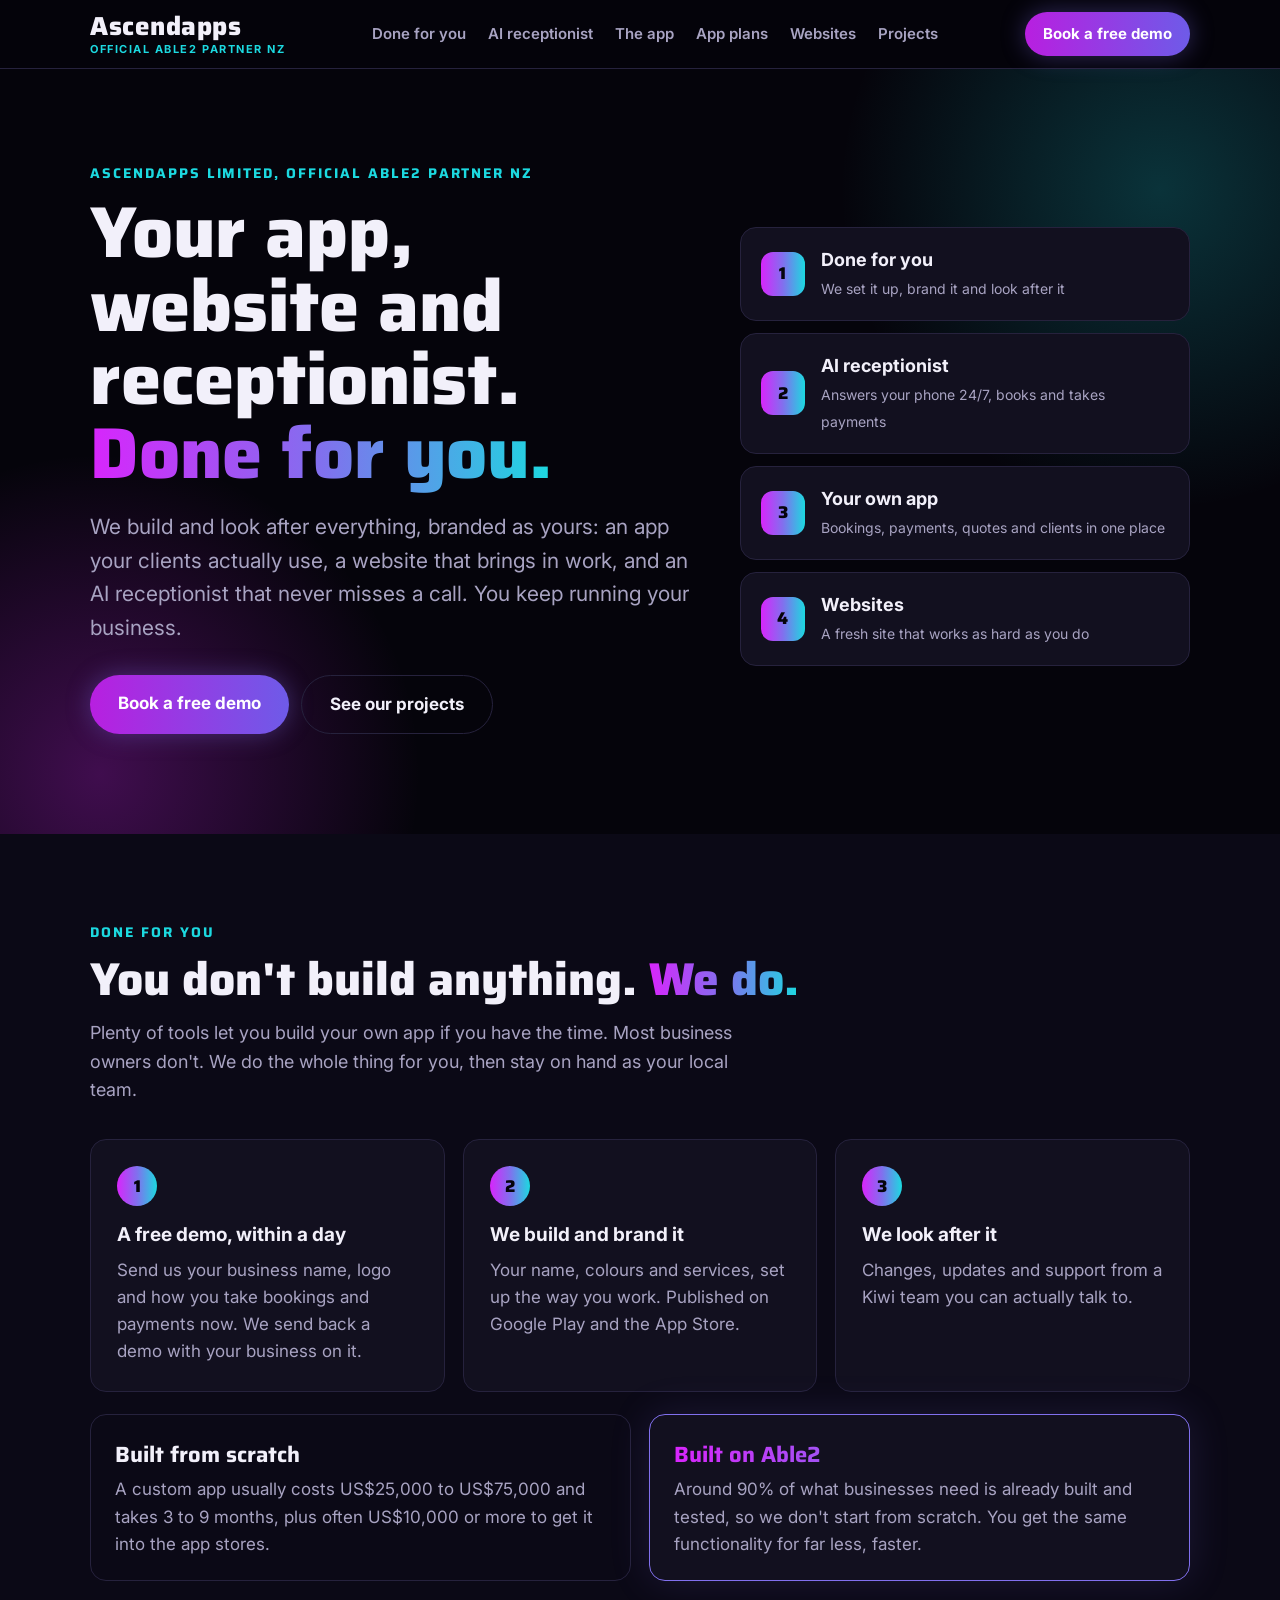
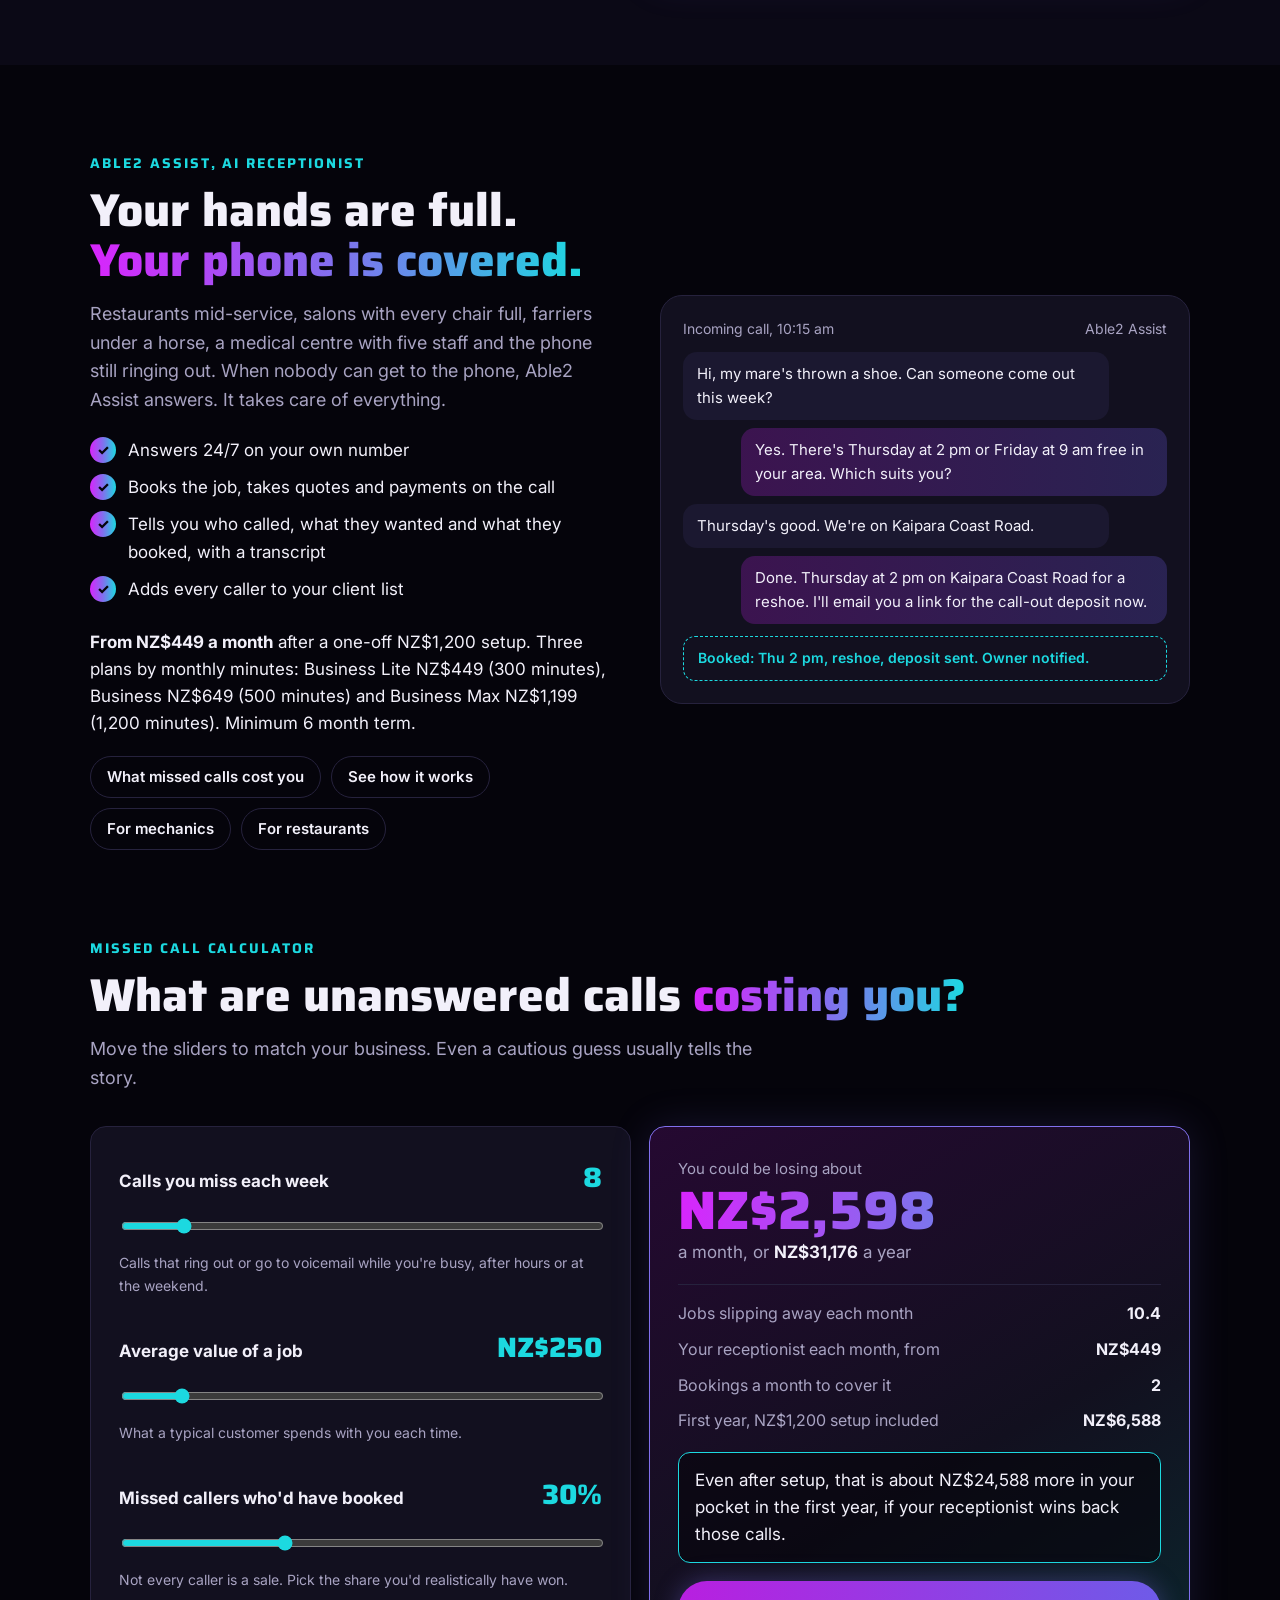
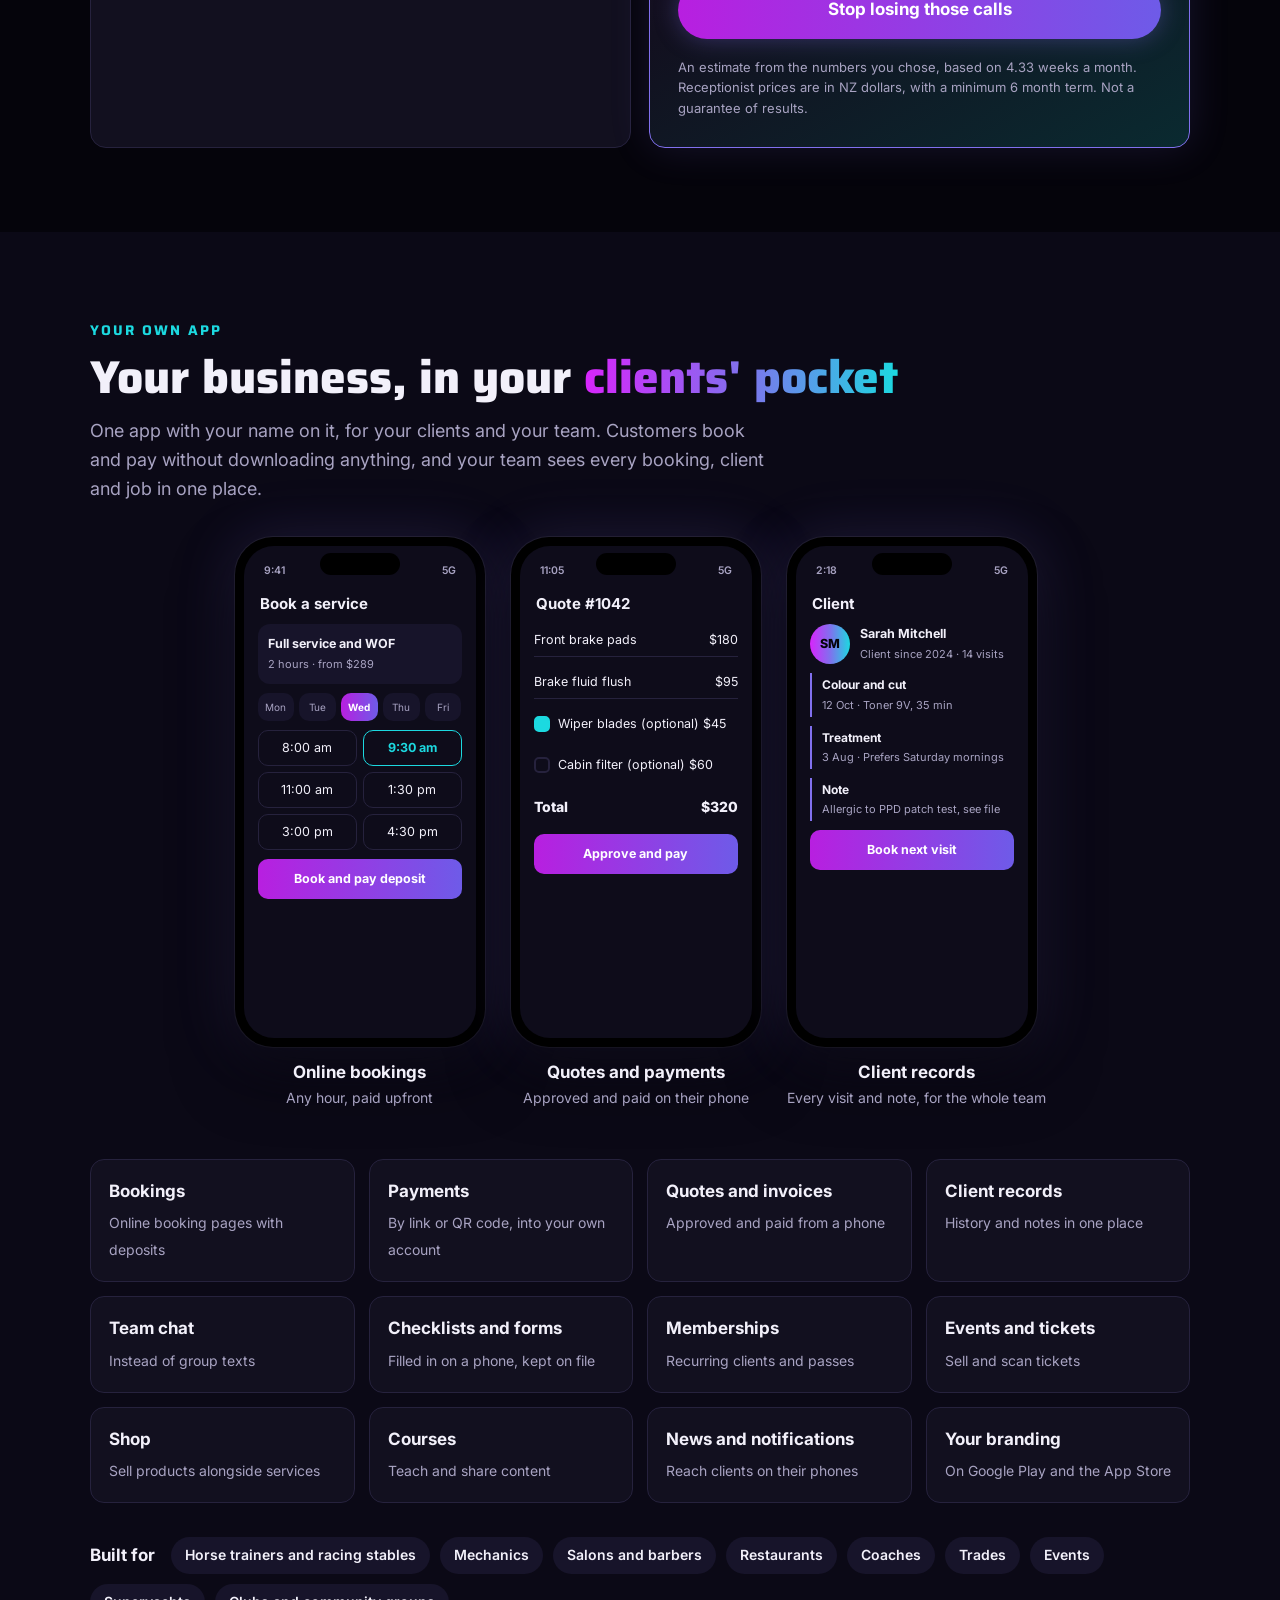
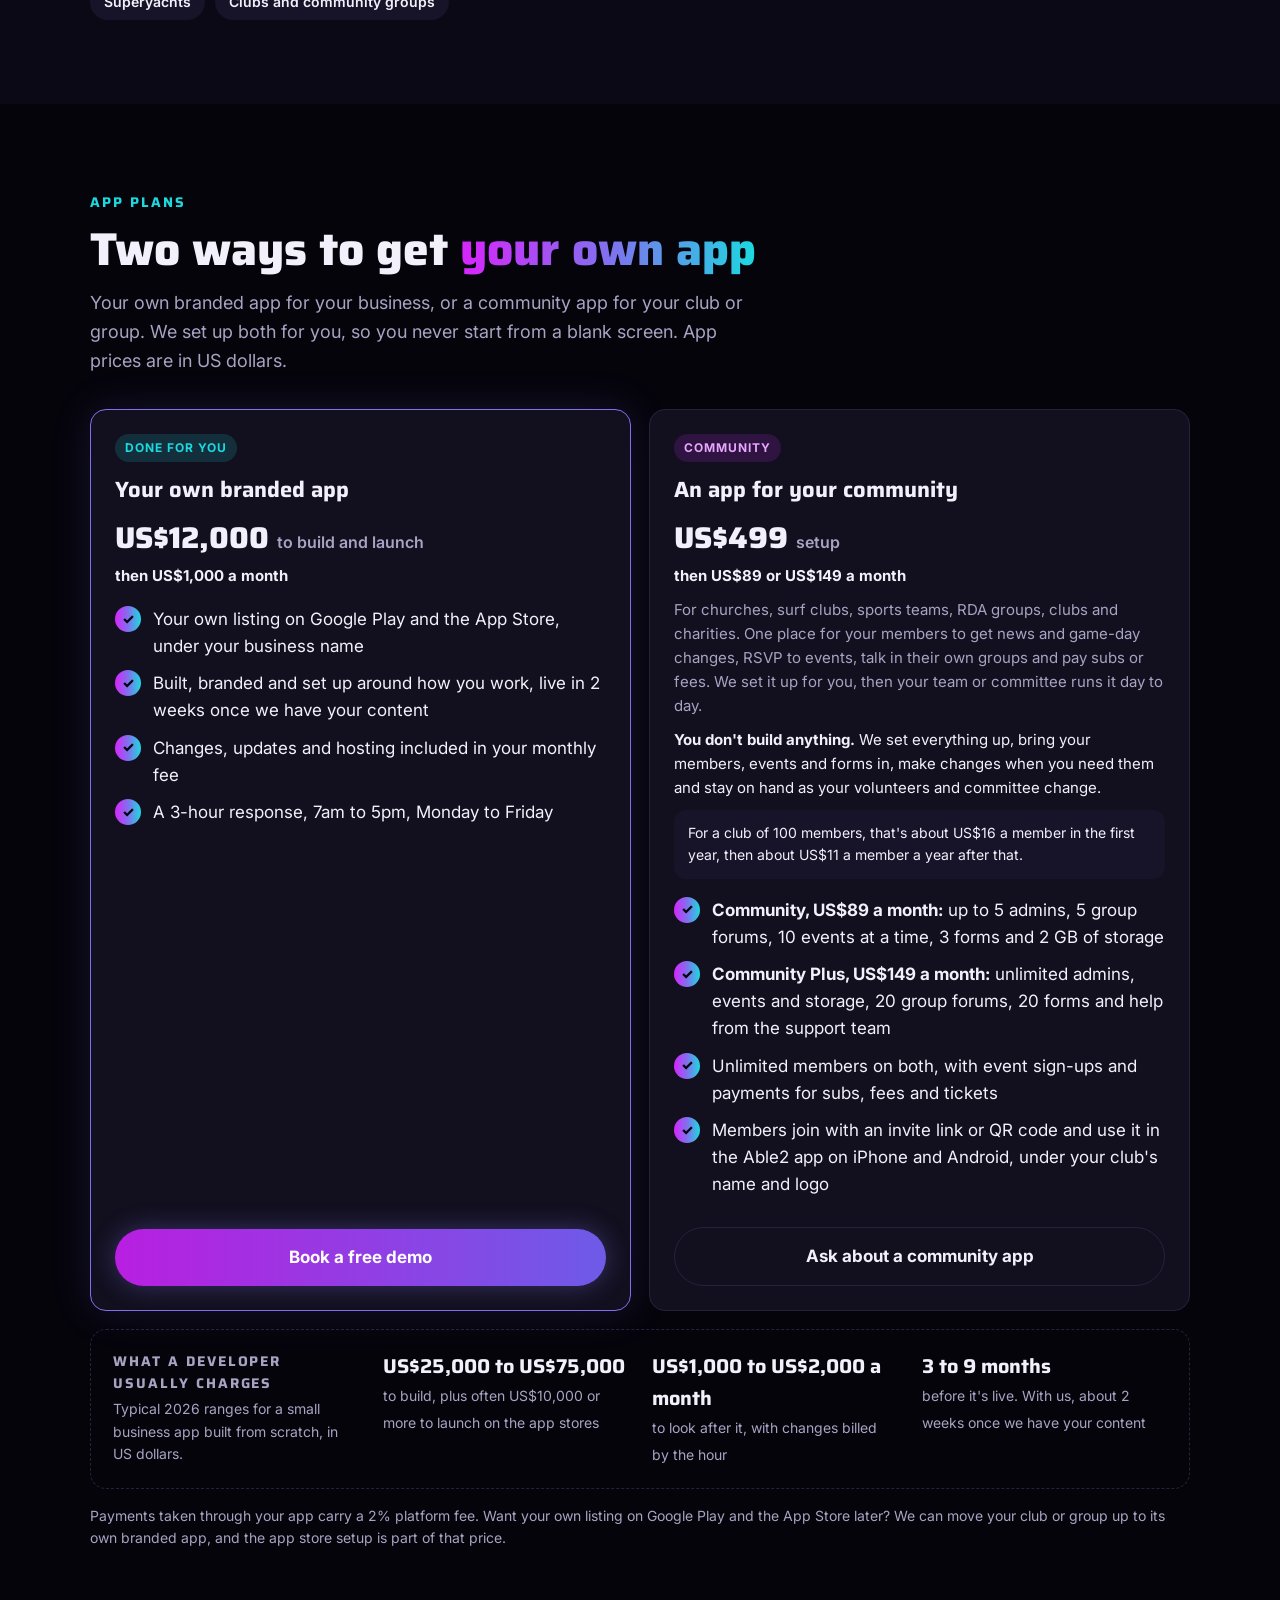
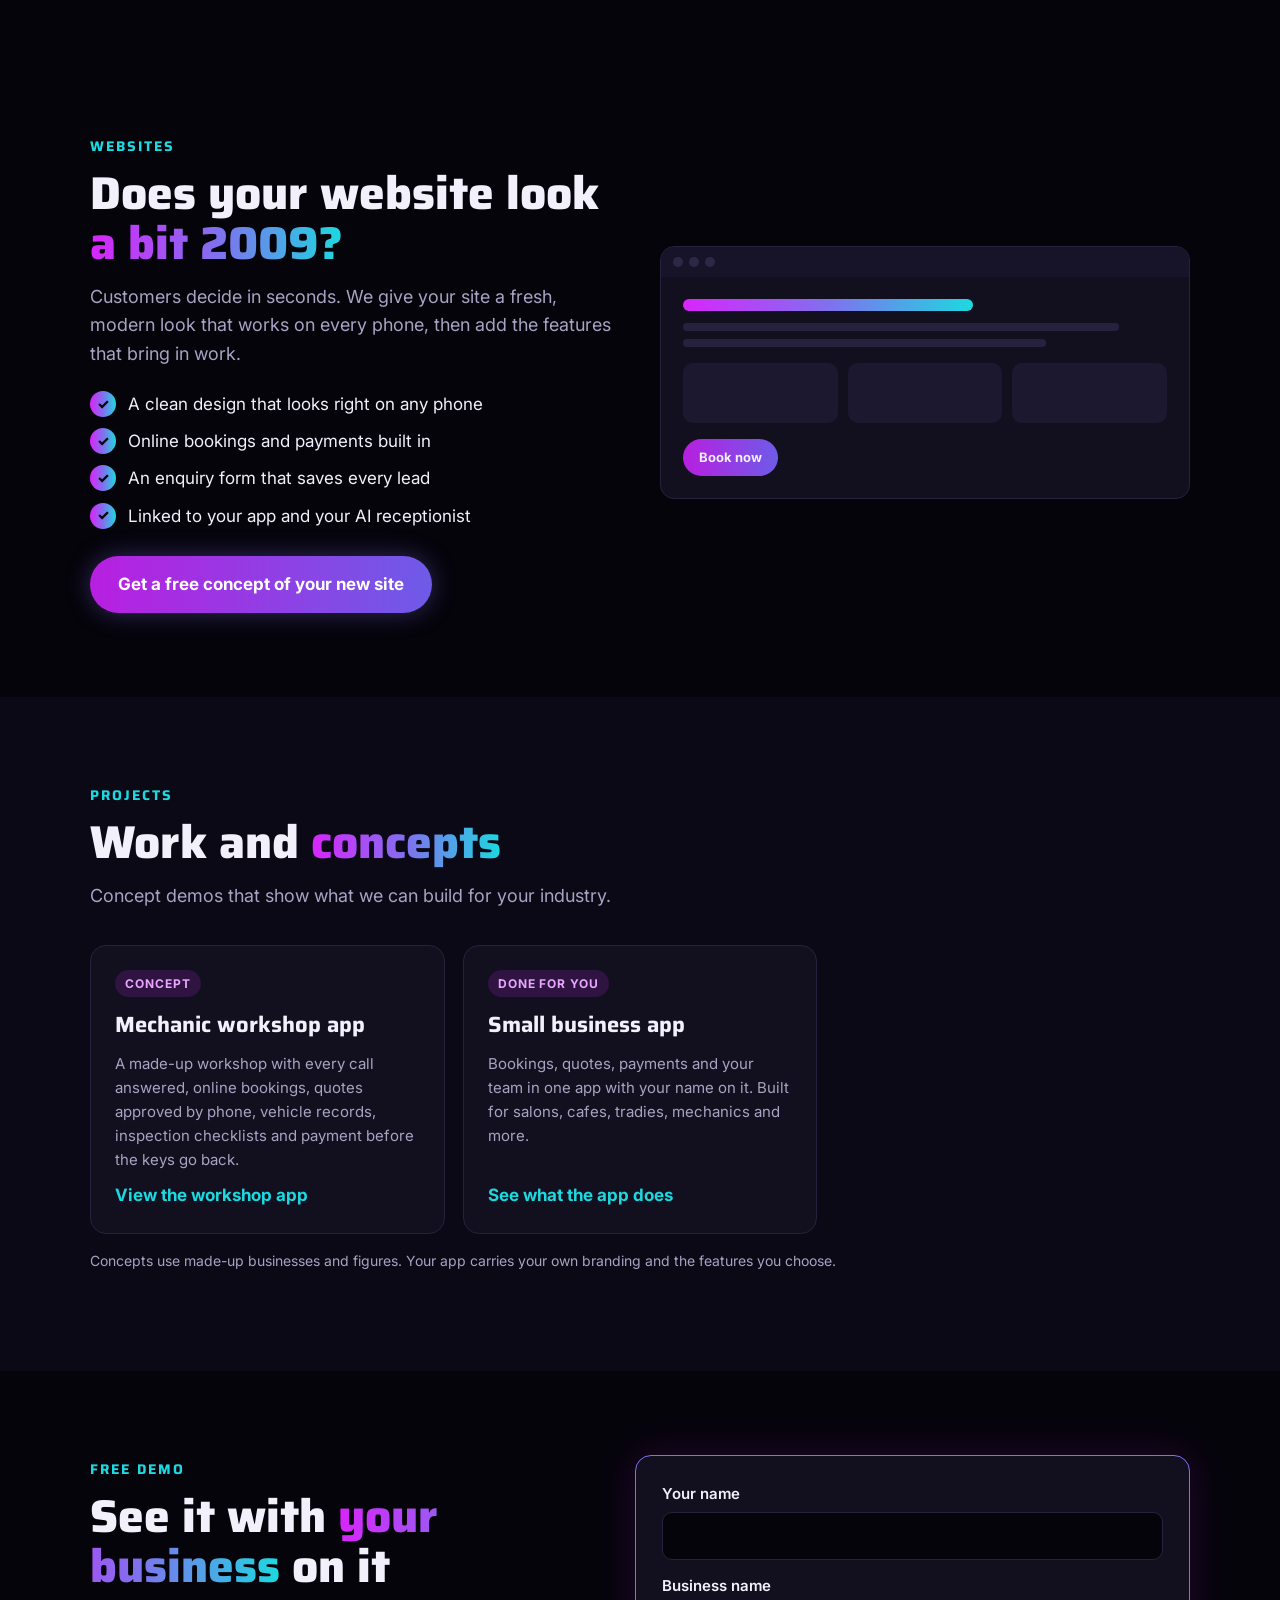
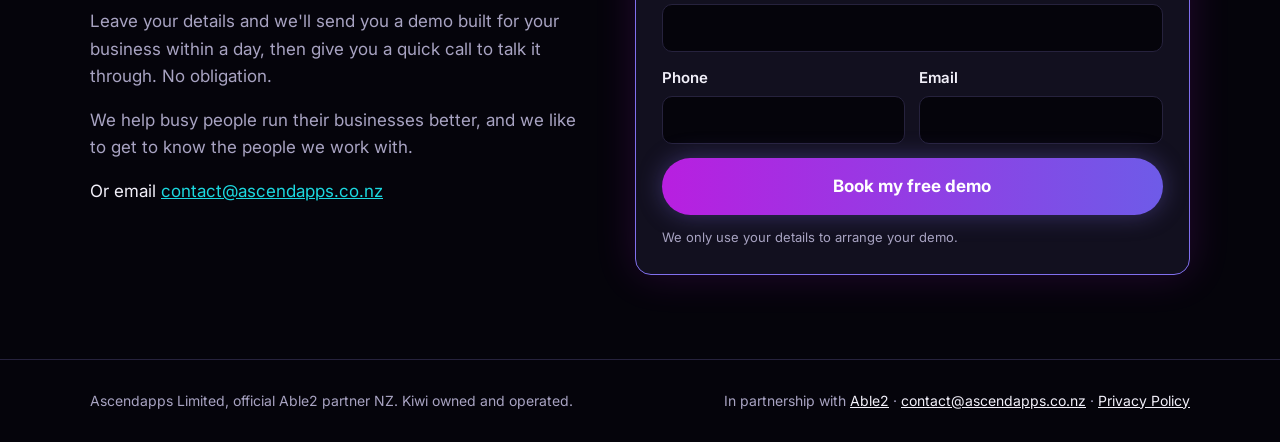
==== index.html @ 2a610f3f "Add files via upload" ====
<!DOCTYPE html>
<html lang="en-NZ">
<head>
<meta charset="utf-8">
<meta name="viewport" content="width=device-width, initial-scale=1">
<title>Ascendapps | Done-for-you apps, websites and AI receptionists</title>
<meta name="description" content="Ascendapps Limited, official Able2 partner NZ. We build and look after apps, websites and AI receptionists for Kiwi businesses, branded as yours and done for you.">
<link rel="preconnect" href="https://fonts.googleapis.com">
<link rel="preconnect" href="https://fonts.gstatic.com" crossorigin>
<link href="https://fonts.googleapis.com/css2?family=Inter:wght@400;500;600;700&family=Saira:wght@700;800&display=swap" rel="stylesheet">
<script>window.SH_CONFIG = { site: "able2nz" };</script>
<script src="https://simple-host.app/auth.js"></script>
<style>
:root { --bg:#05040B; --bg2:#0B0916; --card:#12101F; --line:#26223D; --text:#F2F0FA; --muted:#A8A3C2; --mag:#D825FC; --vio:#8170EE; --blue:#58BDF9; --cyan:#1CD9E0; --grad:linear-gradient(90deg,#D825FC 0%,#8170EE 50%,#1CD9E0 100%); --btn:linear-gradient(90deg,#B81FE0 0%,#6E5BE8 100%); --r:16px; }
* { box-sizing:border-box; }
html { scroll-behavior:smooth; }
body { margin:0; font-family:"Inter",system-ui,sans-serif; font-size:17px; line-height:1.6; color:var(--text); background:var(--bg); }
a { color:var(--cyan); }
.wrap { max-width:1140px; margin:0 auto; padding:0 20px; }
h1,h2,h3,.k,.saira { font-family:"Saira","Inter",sans-serif; }
.g { background:var(--grad); -webkit-background-clip:text; background-clip:text; color:transparent; }
.k { display:inline-block; font-weight:700; font-size:14px; letter-spacing:.14em; text-transform:uppercase; color:var(--cyan); margin-bottom:12px; }
h2 { font-weight:800; font-size:clamp(30px,4.2vw,46px); line-height:1.08; margin:0 0 14px; }
.lead { color:var(--muted); font-size:18px; max-width:680px; margin:0 0 34px; }
section { padding:84px 0; }
section.alt { background:var(--bg2); }
.btn { display:inline-block; background:var(--btn); color:#fff; font-weight:700; text-decoration:none; padding:15px 28px; border-radius:999px; border:0; font:inherit; font-weight:700; cursor:pointer; box-shadow:0 0 24px rgba(129,112,238,.35); }
.btn.ghost { background:transparent; border:1px solid var(--line); box-shadow:none; color:var(--text); }
.top { position:sticky; top:0; z-index:20; background:rgba(5,4,11,.86); backdrop-filter:blur(10px); border-bottom:1px solid var(--line); }
.top .wrap { display:flex; align-items:center; justify-content:space-between; gap:16px; height:68px; }
.brand { display:flex; align-items:center; gap:4px; text-decoration:none; }
.brand img { width:46px; height:42px; }
.brand b { font-family:"Saira","Inter",sans-serif; font-weight:800; font-size:26px; letter-spacing:2px; }
nav.links { display:flex; gap:22px; }
nav.links a { color:var(--muted); text-decoration:none; font-size:15px; font-weight:600; }
nav.links a:hover { color:var(--text); }
.top .btn { padding:10px 18px; font-size:15px; }
.hero { position:relative; overflow:hidden; padding:90px 0 100px; }
.hero::before { content:""; position:absolute; left:-220px; bottom:-260px; width:640px; height:640px; border-radius:50%; background:radial-gradient(closest-side,rgba(216,37,252,.28),transparent); }
.hero::after { content:""; position:absolute; right:-200px; top:-200px; width:640px; height:640px; border-radius:50%; background:radial-gradient(closest-side,rgba(28,217,224,.22),transparent); }
.hero .wrap { position:relative; z-index:1; display:grid; grid-template-columns:1.15fr .85fr; gap:40px; align-items:center; }
.hero h1 { font-weight:800; font-size:clamp(40px,6vw,72px); line-height:1.02; margin:0 0 20px; }
.hero p { color:var(--muted); font-size:clamp(18px,2vw,21px); margin:0 0 30px; max-width:600px; }
.ctas { display:flex; gap:12px; flex-wrap:wrap; }
.offer { display:flex; flex-direction:column; gap:12px; }
.offer a { display:flex; gap:16px; align-items:center; background:var(--card); border:1px solid var(--line); border-radius:var(--r); padding:18px 20px; text-decoration:none; color:var(--text); }
.offer a:hover { border-color:var(--vio); }
.offer i { width:44px; height:44px; border-radius:12px; background:var(--grad); color:#05040B; display:flex; align-items:center; justify-content:center; font-style:normal; font-weight:800; font-family:"Saira","Inter",sans-serif; flex:0 0 auto; }
.offer b { display:block; font-size:18px; }
.offer span { color:var(--muted); font-size:14px; }
.steps { display:grid; grid-template-columns:repeat(3,1fr); gap:18px; counter-reset:s; }
.steps div { background:var(--card); border:1px solid var(--line); border-radius:var(--r); padding:26px; }
.steps div::before { counter-increment:s; content:counter(s); display:inline-flex; width:40px; height:40px; border-radius:50%; background:var(--grad); color:#05040B; font-weight:800; font-family:"Saira","Inter",sans-serif; align-items:center; justify-content:center; margin-bottom:14px; }
.steps b { display:block; font-size:19px; margin-bottom:6px; }
.steps p { margin:0; color:var(--muted); }
.compare { margin-top:22px; display:grid; grid-template-columns:1fr 1fr; gap:18px; }
.compare div { border-radius:var(--r); padding:22px 24px; border:1px solid var(--line); }
.compare .us { border-color:var(--vio); background:var(--card); box-shadow:0 0 40px rgba(129,112,238,.15); }
.compare b { display:block; font-family:"Saira","Inter",sans-serif; font-size:22px; margin-bottom:4px; }
.compare p { margin:0; color:var(--muted); }
.assist { display:grid; grid-template-columns:1fr 1fr; gap:40px; align-items:center; }
.call { background:var(--card); border:1px solid var(--line); border-radius:22px; padding:22px; }
.call .who { display:flex; justify-content:space-between; font-size:14px; color:var(--muted); margin-bottom:12px; }
.bubble { border-radius:14px; padding:10px 14px; margin:8px 0; max-width:88%; font-size:15px; }
.bubble.c { background:#1B1830; }
.bubble.a { background:linear-gradient(90deg,rgba(184,31,224,.25),rgba(110,91,232,.25)); margin-left:auto; }
.booked { margin-top:12px; border:1px dashed var(--cyan); border-radius:12px; padding:10px 14px; font-size:14px; color:var(--cyan); font-weight:600; }
ul.ticks { list-style:none; padding:0; margin:0 0 26px; display:grid; gap:10px; }
ul.ticks li { display:flex; gap:12px; }
ul.ticks li::before { content:"\2713"; flex:0 0 26px; height:26px; border-radius:50%; background:var(--grad); color:#05040B; font-weight:800; display:flex; align-items:center; justify-content:center; font-size:14px; }
.pills { display:flex; gap:10px; flex-wrap:wrap; }
.pills a { border:1px solid var(--line); border-radius:999px; padding:8px 16px; text-decoration:none; color:var(--text); font-weight:600; font-size:15px; }
.pills a:hover { border-color:var(--cyan); }
.phones { display:flex; gap:26px; justify-content:center; flex-wrap:wrap; margin:10px 0 50px; }
.phone { width:250px; height:510px; border-radius:38px; background:#000; padding:9px; box-shadow:0 30px 60px rgba(0,0,0,.5),0 0 0 1px rgba(255,255,255,.07),0 0 60px rgba(129,112,238,.18); }
.scr { width:100%; height:100%; border-radius:30px; background:#0E0C1A; overflow:hidden; display:flex; flex-direction:column; font-size:12.5px; position:relative; }
.notch { position:absolute; top:7px; left:50%; transform:translateX(-50%); width:80px; height:22px; border-radius:12px; background:#000; }
.sb { height:36px; display:flex; justify-content:space-between; align-items:flex-end; padding:0 20px 3px; font-size:10.5px; font-weight:600; color:var(--muted); }
.st { padding:10px 16px 8px; font-weight:700; font-size:15px; }
.sbody { padding:0 14px 14px; display:flex; flex-direction:column; gap:9px; }
.days { display:grid; grid-template-columns:repeat(5,1fr); gap:5px; text-align:center; font-size:10px; color:var(--muted); }
.days span { padding:6px 0; border-radius:10px; background:#17142A; }
.days span.on { background:var(--btn); color:#fff; font-weight:700; }
.slots { display:grid; grid-template-columns:1fr 1fr; gap:6px; }
.slots span { border:1px solid var(--line); border-radius:10px; padding:7px; text-align:center; }
.slots span.on { border-color:var(--cyan); color:var(--cyan); font-weight:700; }
.svc { background:#17142A; border-radius:12px; padding:10px; }
.svc b { display:block; }
.svc span { color:var(--muted); font-size:11px; }
.sbtn { background:var(--btn); border-radius:10px; padding:10px; text-align:center; font-weight:700; color:#fff; }
.qline { display:flex; justify-content:space-between; padding:6px 0; border-bottom:1px solid var(--line); }
.qline.tot { font-weight:800; border:0; font-size:14px; }
.chk { display:flex; gap:8px; align-items:center; padding:6px 0; }
.chk i { width:16px; height:16px; border-radius:5px; border:2px solid var(--line); flex:0 0 auto; }
.chk i.on { background:var(--cyan); border-color:var(--cyan); }
.prof { display:flex; gap:10px; align-items:center; }
.av { width:40px; height:40px; border-radius:50%; background:var(--grad); color:#05040B; display:flex; align-items:center; justify-content:center; font-weight:800; }
.hist { border-left:2px solid var(--vio); padding:2px 0 2px 10px; }
.hist b { display:block; font-size:12px; }
.hist span { color:var(--muted); font-size:11px; }
.cap { text-align:center; margin-top:12px; font-weight:700; }
.cap span { display:block; font-weight:400; color:var(--muted); font-size:14px; }
.feat { display:grid; grid-template-columns:repeat(4,1fr); gap:14px; }
.feat div { background:var(--card); border:1px solid var(--line); border-radius:14px; padding:18px; }
.feat b { display:block; margin-bottom:4px; }
.feat span { color:var(--muted); font-size:14px; }
.ind { margin-top:34px; display:flex; gap:10px; flex-wrap:wrap; align-items:center; }
.ind b { margin-right:6px; }
.ind span { background:#17142A; border-radius:999px; padding:7px 14px; font-size:14px; font-weight:600; }
.web { display:grid; grid-template-columns:1fr 1fr; gap:40px; align-items:center; }
.browser { border-radius:14px; border:1px solid var(--line); overflow:hidden; background:var(--card); }
.browser .barx { display:flex; gap:6px; padding:10px 12px; background:#17142A; }
.browser .barx i { width:10px; height:10px; border-radius:50%; background:#2D2847; }
.bw { padding:22px; }
.bw .hd { height:12px; width:60%; border-radius:6px; background:var(--grad); margin-bottom:12px; }
.bw .ln { height:8px; border-radius:4px; background:#26223D; margin:8px 0; }
.bw .row { display:grid; grid-template-columns:1fr 1fr 1fr; gap:10px; margin-top:16px; }
.bw .row div { height:60px; border-radius:10px; background:#1B1830; }
.bw .cta { display:inline-block; margin-top:16px; padding:8px 16px; border-radius:999px; background:var(--btn); font-size:13px; font-weight:700; }
.proj { display:grid; grid-template-columns:repeat(3,1fr); gap:18px; }
.card { background:var(--card); border:1px solid var(--line); border-radius:var(--r); padding:24px; display:flex; flex-direction:column; gap:10px; }
.tag { align-self:flex-start; font-size:12px; font-weight:700; letter-spacing:.08em; text-transform:uppercase; padding:4px 10px; border-radius:999px; }
.tag.live { background:rgba(28,217,224,.15); color:var(--cyan); }
.tag.concept { background:rgba(216,37,252,.15); color:#E9A6FF; }
.card h3 { margin:0; font-size:22px; }
.card p { margin:0; color:var(--muted); font-size:15px; }
.card a.more { margin-top:auto; font-weight:700; text-decoration:none; }
.note { color:var(--muted); font-size:14px; margin-top:16px; }
.book .wrap { display:grid; grid-template-columns:1fr 1.1fr; gap:40px; align-items:start; }
.book p { color:var(--muted); }
form.demo { background:var(--card); border:1px solid var(--vio); border-radius:var(--r); padding:26px; box-shadow:0 0 40px rgba(216,37,252,.15); }
form.demo label { display:block; font-weight:600; font-size:15px; margin-bottom:14px; }
form.demo input { display:block; width:100%; margin-top:6px; font:inherit; padding:11px 12px; border:1px solid var(--line); border-radius:10px; background:var(--bg); color:var(--text); }
form.demo input:focus { outline:2px solid var(--cyan); border-color:var(--cyan); }
form.demo .two { display:grid; grid-template-columns:1fr 1fr; gap:14px; }
form.demo .btn { width:100%; }
form.demo .fine { font-size:13px; color:var(--muted); margin:12px 0 0; }
#status { display:block; margin-top:12px; font-weight:600; }
#status.ok { color:var(--cyan); }
#status.err { color:#FF6B8B; }
footer { border-top:1px solid var(--line); padding:30px 0; color:var(--muted); font-size:14px; }
footer .wrap { display:flex; justify-content:space-between; gap:16px; flex-wrap:wrap; }
footer a { color:var(--text); }
@media (max-width:900px) {
  nav.links { display:none; }
  .hero .wrap, .assist, .web, .book .wrap, .compare { grid-template-columns:1fr; }
  .steps, .proj { grid-template-columns:1fr; }
  .feat { grid-template-columns:1fr 1fr; }
  section { padding:60px 0; }
  .hero { padding:56px 0 64px; }
}
@media (max-width:520px) { .feat { grid-template-columns:1fr; } form.demo .two { grid-template-columns:1fr; } .top .btn { display:none; } }
.brand.wm{display:flex;flex-direction:column;align-items:flex-start;gap:0;line-height:1;text-decoration:none}.brand.wm b{font-family:"Saira","Inter",sans-serif;font-weight:800;font-size:26px;letter-spacing:.5px;color:#F2F0FA}.brand.wm small{font-family:"Inter",sans-serif;font-size:11px;font-weight:700;letter-spacing:.14em;text-transform:uppercase;color:#1CD9E0;margin-top:5px}
</style>
</head>
<body>

<header class="top">
  <div class="wrap">
    <a class="brand wm" href="./"><b>Ascendapps</b><small>Official Able2 partner NZ</small></a>
    <nav class="links"><a href="#done">Done for you</a><a href="#assist">AI receptionist</a><a href="#app">The app</a><a href="#plans">App plans</a><a href="#websites">Websites</a><a href="#projects">Projects</a></nav>
    <a class="btn" href="#book">Book a free demo</a>
  </div>
</header>

<div class="hero">
  <div class="wrap">
    <div>
      <span class="k">Ascendapps Limited, official Able2 partner NZ</span>
      <h1>Your app, website and receptionist. <span class="g">Done for you.</span></h1>
      <p>We build and look after everything, branded as yours: an app your clients actually use, a website that brings in work, and an AI receptionist that never misses a call. You keep running your business.</p>
      <div class="ctas"><a class="btn" href="#book">Book a free demo</a><a class="btn ghost" href="#projects">See our projects</a></div>
    </div>
    <div class="offer">
      <a href="#done"><i>1</i><div><b>Done for you</b><span>We set it up, brand it and look after it</span></div></a>
      <a href="#assist"><i>2</i><div><b>AI receptionist</b><span>Answers your phone 24/7, books and takes payments</span></div></a>
      <a href="#app"><i>3</i><div><b>Your own app</b><span>Bookings, payments, quotes and clients in one place</span></div></a>
      <a href="#websites"><i>4</i><div><b>Websites</b><span>A fresh site that works as hard as you do</span></div></a>
    </div>
  </div>
</div>

<section class="alt" id="done">
  <div class="wrap">
    <span class="k">Done for you</span>
    <h2>You don't build anything. <span class="g">We do.</span></h2>
    <p class="lead">Plenty of tools let you build your own app if you have the time. Most business owners don't. We do the whole thing for you, then stay on hand as your local team.</p>
    <div class="steps">
      <div><b>A free demo, within a day</b><p>Send us your business name, logo and how you take bookings and payments now. We send back a demo with your business on it.</p></div>
      <div><b>We build and brand it</b><p>Your name, colours and services, set up the way you work. Published on Google Play and the App Store.</p></div>
      <div><b>We look after it</b><p>Changes, updates and support from a Kiwi team you can actually talk to.</p></div>
    </div>
    <div class="compare">
      <div><b>Built from scratch</b><p>A custom app usually costs US$25,000 to US$75,000 and takes 3 to 9 months, plus often US$10,000 or more to get it into the app stores.</p></div>
      <div class="us"><b class="g">Built on Able2</b><p>Around 90% of what businesses need is already built and tested, so we don't start from scratch. You get the same functionality for far less, faster.</p></div>
    </div>
  </div>
</section>

<section id="assist">
  <div class="wrap assist">
    <div>
      <span class="k">Able2 Assist, AI receptionist</span>
      <h2>Your hands are full. <span class="g">Your phone is covered.</span></h2>
      <p class="lead" style="margin-bottom:22px">Restaurants mid-service, salons with every chair full, farriers under a horse, a medical centre with five staff and the phone still ringing out. When nobody can get to the phone, Able2 Assist answers. It takes care of everything.</p>
      <ul class="ticks">
        <li>Answers 24/7 on your own number</li>
        <li>Books the job, takes quotes and payments on the call</li>
        <li>Tells you who called, what they wanted and what they booked, with a transcript</li>
        <li>Adds every caller to your client list</li>
      </ul>
      <p style="margin:0 0 18px;color:var(--text)"><b>From NZ$449 a month</b> after a one-off NZ$1,200 setup. Three plans by monthly minutes: Business Lite NZ$449 (300 minutes), Business NZ$649 (500 minutes) and Business Max NZ$1,199 (1,200 minutes). Minimum 6 month term.</p>
      <div class="pills"><a href="#calculator">What missed calls cost you</a><a href="assist/">See how it works</a><a href="mechanics/">For mechanics</a><a href="restaurants/">For restaurants</a></div>
    </div>
    <div class="call">
      <div class="who"><span>Incoming call, 10:15 am</span><span>Able2 Assist</span></div>
      <div class="bubble c">Hi, my mare's thrown a shoe. Can someone come out this week?</div>
      <div class="bubble a">Yes. There's Thursday at 2 pm or Friday at 9 am free in your area. Which suits you?</div>
      <div class="bubble c">Thursday's good. We're on Kaipara Coast Road.</div>
      <div class="bubble a">Done. Thursday at 2 pm on Kaipara Coast Road for a reshoe. I'll email you a link for the call-out deposit now.</div>
      <div class="booked">Booked: Thu 2 pm, reshoe, deposit sent. Owner notified.</div>
    </div>
  </div>
</section>

<section id="calculator" style="padding-top:0">
  <div class="wrap">
    <span class="k">Missed call calculator</span>
    <h2>What are unanswered calls <span class="g">costing you?</span></h2>
    <p class="lead">Move the sliders to match your business. Even a cautious guess usually tells the story.</p>
    <div style="display:grid;grid-template-columns:repeat(auto-fit,minmax(320px,1fr));gap:18px">
      <div style="background:var(--card);border:1px solid var(--line);border-radius:var(--r);padding:28px;display:flex;flex-direction:column;gap:28px">
        <div style="display:flex;flex-direction:column;gap:8px"><div style="display:flex;justify-content:space-between;align-items:baseline;gap:12px"><label for="hc-missed" style="font-weight:700">Calls you miss each week</label><span id="hc-missed-out" class="saira" style="font-weight:800;font-size:28px;color:var(--cyan)">8</span></div><input id="hc-missed" type="range" min="1" max="60" step="1" value="8" style="width:100%;height:32px;accent-color:#1CD9E0;cursor:pointer"><span style="color:var(--muted);font-size:14px">Calls that ring out or go to voicemail while you're busy, after hours or at the weekend.</span></div>
        <div style="display:flex;flex-direction:column;gap:8px"><div style="display:flex;justify-content:space-between;align-items:baseline;gap:12px"><label for="hc-value" style="font-weight:700">Average value of a job</label><span id="hc-value-out" class="saira" style="font-weight:800;font-size:28px;color:var(--cyan)">NZ$250</span></div><input id="hc-value" type="range" min="25" max="2000" step="25" value="250" style="width:100%;height:32px;accent-color:#1CD9E0;cursor:pointer"><span style="color:var(--muted);font-size:14px">What a typical customer spends with you each time.</span></div>
        <div style="display:flex;flex-direction:column;gap:8px"><div style="display:flex;justify-content:space-between;align-items:baseline;gap:12px"><label for="hc-share" style="font-weight:700">Missed callers who'd have booked</label><span id="hc-share-out" class="saira" style="font-weight:800;font-size:28px;color:var(--cyan)">30%</span></div><input id="hc-share" type="range" min="5" max="80" step="5" value="30" style="width:100%;height:32px;accent-color:#1CD9E0;cursor:pointer"><span style="color:var(--muted);font-size:14px">Not every caller is a sale. Pick the share you'd realistically have won.</span></div>
      </div>
      <div style="background:linear-gradient(150deg,#250931 0%,#12101F 55%,#0A2A30 100%);border:1px solid var(--vio);border-radius:var(--r);padding:28px;display:flex;flex-direction:column;gap:18px;box-shadow:0 0 40px rgba(129,112,238,.15)">
        <div><span style="color:var(--muted);font-size:15px">You could be losing about</span><div id="hc-month" class="g saira" style="font-weight:800;font-size:54px;line-height:1.05">NZ$0</div><span style="color:var(--muted)">a month, or <strong id="hc-year" style="color:var(--text)">NZ$0</strong> a year</span></div>
        <div style="display:flex;flex-direction:column;gap:10px;padding-top:16px;border-top:1px solid var(--line);font-size:16px">
          <div style="display:flex;justify-content:space-between;gap:12px"><span style="color:var(--muted)">Jobs slipping away each month</span><strong id="hc-jobs">0</strong></div>
          <div style="display:flex;justify-content:space-between;gap:12px"><span style="color:var(--muted)">Your receptionist each month, from</span><strong>NZ$449</strong></div>
          <div style="display:flex;justify-content:space-between;gap:12px"><span style="color:var(--muted)">Bookings a month to cover it</span><strong id="hc-break">0</strong></div>
          <div style="display:flex;justify-content:space-between;gap:12px"><span style="color:var(--muted)">First year, NZ$1,200 setup included</span><strong id="hc-yearcost">NZ$0</strong></div>
        </div>
        <div id="hc-verdict" style="border:1px solid var(--cyan);border-radius:12px;padding:14px 16px;background:rgba(5,4,11,.6)"></div>
        <a class="btn" href="#book" style="text-align:center">Stop losing those calls</a>
        <span style="color:var(--muted);font-size:13px">An estimate from the numbers you chose, based on 4.33 weeks a month. Receptionist prices are in NZ dollars, with a minimum 6 month term. Not a guarantee of results.</span>
      </div>
    </div>
  </div>
</section>
<script>
(function(){
  var SETUP=1200, MONTHLY=449;
  var money=function(n){return 'NZ$'+Math.round(n).toLocaleString('en-NZ');};
  var $=function(id){return document.getElementById(id);};
  var m=$('hc-missed'), v=$('hc-value'), s=$('hc-share');
  if(!m) return;
  function upd(){
    var jobs=(+m.value)*4.33*((+s.value)/100), lostM=jobs*(+v.value), lostY=lostM*12, cost=SETUP+MONTHLY*12, be=(+v.value)>0?Math.ceil(MONTHLY/(+v.value)):0;
    $('hc-missed-out').textContent=m.value; $('hc-value-out').textContent=money(+v.value); $('hc-share-out').textContent=s.value+'%';
    $('hc-month').textContent=money(lostM); $('hc-year').textContent=money(lostY); $('hc-jobs').textContent=Math.round(jobs*10)/10; $('hc-break').textContent=be; $('hc-yearcost').textContent=money(cost);
    $('hc-verdict').textContent= lostY>cost ? 'Even after setup, that is about '+money(lostY-cost)+' more in your pocket in the first year, if your receptionist wins back those calls.' : 'Win back just '+be+(be===1?' booking':' bookings')+' a month and your receptionist covers its monthly cost.';
  }
  [m,v,s].forEach(function(el){el.addEventListener('input',upd);});
  upd();
})();
</script>

<section class="alt" id="app">
  <div class="wrap">
    <span class="k">Your own app</span>
    <h2>Your business, in your <span class="g">clients' pocket</span></h2>
    <p class="lead">One app with your name on it, for your clients and your team. Customers book and pay without downloading anything, and your team sees every booking, client and job in one place.</p>
    <div class="phones">
      <div>
        <div class="phone"><div class="scr"><div class="notch"></div><div class="sb"><span>9:41</span><span>5G</span></div>
          <div class="st">Book a service</div>
          <div class="sbody">
            <div class="svc"><b>Full service and WOF</b><span>2 hours &middot; from $289</span></div>
            <div class="days"><span>Mon</span><span>Tue</span><span class="on">Wed</span><span>Thu</span><span>Fri</span></div>
            <div class="slots"><span>8:00 am</span><span class="on">9:30 am</span><span>11:00 am</span><span>1:30 pm</span><span>3:00 pm</span><span>4:30 pm</span></div>
            <div class="sbtn">Book and pay deposit</div>
          </div>
        </div></div>
        <div class="cap">Online bookings<span>Any hour, paid upfront</span></div>
      </div>
      <div>
        <div class="phone"><div class="scr"><div class="notch"></div><div class="sb"><span>11:05</span><span>5G</span></div>
          <div class="st">Quote #1042</div>
          <div class="sbody">
            <div class="qline"><span>Front brake pads</span><span>$180</span></div>
            <div class="qline"><span>Brake fluid flush</span><span>$95</span></div>
            <div class="chk"><i class="on"></i><span>Wiper blades (optional) $45</span></div>
            <div class="chk"><i></i><span>Cabin filter (optional) $60</span></div>
            <div class="qline tot"><span>Total</span><span>$320</span></div>
            <div class="sbtn">Approve and pay</div>
          </div>
        </div></div>
        <div class="cap">Quotes and payments<span>Approved and paid on their phone</span></div>
      </div>
      <div>
        <div class="phone"><div class="scr"><div class="notch"></div><div class="sb"><span>2:18</span><span>5G</span></div>
          <div class="st">Client</div>
          <div class="sbody">
            <div class="prof"><span class="av">SM</span><div><b>Sarah Mitchell</b><br><span style="color:var(--muted);font-size:11px">Client since 2024 &middot; 14 visits</span></div></div>
            <div class="hist"><b>Colour and cut</b><span>12 Oct &middot; Toner 9V, 35 min</span></div>
            <div class="hist"><b>Treatment</b><span>3 Aug &middot; Prefers Saturday mornings</span></div>
            <div class="hist"><b>Note</b><span>Allergic to PPD patch test, see file</span></div>
            <div class="sbtn">Book next visit</div>
          </div>
        </div></div>
        <div class="cap">Client records<span>Every visit and note, for the whole team</span></div>
      </div>
    </div>
    <div class="feat">
      <div><b>Bookings</b><span>Online booking pages with deposits</span></div>
      <div><b>Payments</b><span>By link or QR code, into your own account</span></div>
      <div><b>Quotes and invoices</b><span>Approved and paid from a phone</span></div>
      <div><b>Client records</b><span>History and notes in one place</span></div>
      <div><b>Team chat</b><span>Instead of group texts</span></div>
      <div><b>Checklists and forms</b><span>Filled in on a phone, kept on file</span></div>
      <div><b>Memberships</b><span>Recurring clients and passes</span></div>
      <div><b>Events and tickets</b><span>Sell and scan tickets</span></div>
      <div><b>Shop</b><span>Sell products alongside services</span></div>
      <div><b>Courses</b><span>Teach and share content</span></div>
      <div><b>News and notifications</b><span>Reach clients on their phones</span></div>
      <div><b>Your branding</b><span>On Google Play and the App Store</span></div>
    </div>
    <div class="ind"><b>Built for</b><span>Horse trainers and racing stables</span><span>Mechanics</span><span>Salons and barbers</span><span>Restaurants</span><span>Coaches</span><span>Trades</span><span>Events</span><span>Superyachts</span><span>Clubs and community groups</span></div>
  </div>
</section>

<section id="plans">
  <div class="wrap">
    <span class="k">App plans</span>
    <h2>Two ways to get <span class="g">your own app</span></h2>
    <p class="lead">Your own branded app for your business, or a community app for your club or group. We set up both for you, so you never start from a blank screen. App prices are in US dollars.</p>
    <div style="display:grid;grid-template-columns:repeat(auto-fit,minmax(300px,1fr));gap:18px">
      <div class="card" style="border-color:var(--vio);box-shadow:0 0 40px rgba(129,112,238,.15)">
        <span class="tag live">Done for you</span>
        <h3>Your own branded app</h3>
        <p style="color:var(--text);font-family:'Saira','Inter',sans-serif;font-size:30px;font-weight:800;line-height:1.1;margin:4px 0 0">US$12,000 <span style="font-family:'Inter',sans-serif;font-size:16px;font-weight:600;color:var(--muted)">to build and launch</span></p>
        <p style="color:var(--text);font-weight:700">then US$1,000 a month</p>
        <ul class="ticks" style="margin:8px 0 18px">
          <li>Your own listing on Google Play and the App Store, under your business name</li>
          <li>Built, branded and set up around how you work, live in 2 weeks once we have your content</li>
          <li>Changes, updates and hosting included in your monthly fee</li>
          <li>A 3-hour response, 7am to 5pm, Monday to Friday</li>
        </ul>
        <a class="btn" href="#book" style="margin-top:auto;text-align:center">Book a free demo</a>
      </div>
      <div class="card">
        <span class="tag concept">Community</span>
        <h3>An app for your community</h3>
        <p style="color:var(--text);font-family:'Saira','Inter',sans-serif;font-size:30px;font-weight:800;line-height:1.1;margin:4px 0 0">US$499 <span style="font-family:'Inter',sans-serif;font-size:16px;font-weight:600;color:var(--muted)">setup</span></p>
        <p style="color:var(--text);font-weight:700">then US$89 or US$149 a month</p>
        <p>For churches, surf clubs, sports teams, RDA groups, clubs and charities. One place for your members to get news and game-day changes, RSVP to events, talk in their own groups and pay subs or fees. We set it up for you, then your team or committee runs it day to day.</p>
        <p style="color:var(--text)"><b>You don't build anything.</b> We set everything up, bring your members, events and forms in, make changes when you need them and stay on hand as your volunteers and committee change.</p>
        <p style="color:var(--text);background:#17142A;border-radius:12px;padding:12px 14px;font-size:14px">For a club of 100 members, that's about US$16 a member in the first year, then about US$11 a member a year after that.</p>
        <ul class="ticks" style="margin:8px 0 18px">
          <li><span><b>Community, US$89 a month:</b> up to 5 admins, 5 group forums, 10 events at a time, 3 forms and 2 GB of storage</span></li>
          <li><span><b>Community Plus, US$149 a month:</b> unlimited admins, events and storage, 20 group forums, 20 forms and help from the support team</span></li>
          <li>Unlimited members on both, with event sign-ups and payments for subs, fees and tickets</li>
          <li>Members join with an invite link or QR code and use it in the Able2 app on iPhone and Android, under your club's name and logo</li>
        </ul>
        <a class="btn ghost" href="#book" style="margin-top:auto;text-align:center">Ask about a community app</a>
      </div>
    </div>
    <div style="margin-top:18px;border:1px dashed var(--line);border-radius:var(--r);padding:20px 22px;display:grid;grid-template-columns:repeat(auto-fit,minmax(200px,1fr));gap:14px 24px;align-items:start">
      <div><span class="k" style="margin-bottom:4px;color:var(--muted)">What a developer usually charges</span><p style="margin:0;color:var(--muted);font-size:14px">Typical 2026 ranges for a small business app built from scratch, in US dollars.</p></div>
      <div><b style="display:block;font-size:20px" class="saira">US$25,000 to US$75,000</b><span style="color:var(--muted);font-size:14px">to build, plus often US$10,000 or more to launch on the app stores</span></div>
      <div><b style="display:block;font-size:20px" class="saira">US$1,000 to US$2,000 a month</b><span style="color:var(--muted);font-size:14px">to look after it, with changes billed by the hour</span></div>
      <div><b style="display:block;font-size:20px" class="saira">3 to 9 months</b><span style="color:var(--muted);font-size:14px">before it's live. With us, about 2 weeks once we have your content</span></div>
    </div>
    <p class="note">Payments taken through your app carry a 2% platform fee. Want your own listing on Google Play and the App Store later? We can move your club or group up to its own branded app, and the app store setup is part of that price.</p>
  </div>
</section>

<section id="websites">
  <div class="wrap web">
    <div>
      <span class="k">Websites</span>
      <h2>Does your website look <span class="g">a bit 2009?</span></h2>
      <p class="lead" style="margin-bottom:22px">Customers decide in seconds. We give your site a fresh, modern look that works on every phone, then add the features that bring in work.</p>
      <ul class="ticks">
        <li>A clean design that looks right on any phone</li>
        <li>Online bookings and payments built in</li>
        <li>An enquiry form that saves every lead</li>
        <li>Linked to your app and your AI receptionist</li>
      </ul>
      <a class="btn" href="#book">Get a free concept of your new site</a>
    </div>
    <div class="browser"><div class="barx"><i></i><i></i><i></i></div><div class="bw"><div class="hd"></div><div class="ln" style="width:90%"></div><div class="ln" style="width:75%"></div><div class="row"><div></div><div></div><div></div></div><span class="cta">Book now</span></div></div>
  </div>
</section>

<section class="alt" id="projects">
  <div class="wrap">
    <span class="k">Projects</span>
    <h2>Work and <span class="g">concepts</span></h2>
    <p class="lead">Concept demos that show what we can build for your industry.</p>
    <div class="proj">
      <div class="card"><span class="tag concept">Concept</span><h3>Mechanic workshop app</h3><p>A made-up workshop with every call answered, online bookings, quotes approved by phone, vehicle records, inspection checklists and payment before the keys go back.</p><a class="more" href="mechanics/">View the workshop app</a></div>
      <div class="card"><span class="tag concept">Done for you</span><h3>Small business app</h3><p>Bookings, quotes, payments and your team in one app with your name on it. Built for salons, cafes, tradies, mechanics and more.</p><a class="more" href="app/">See what the app does</a></div>
    </div>
    <p class="note">Concepts use made-up businesses and figures. Your app carries your own branding and the features you choose.</p>
  </div>
</section>

<section class="book" id="book">
  <div class="wrap">
    <div>
      <span class="k">Free demo</span>
      <h2>See it with <span class="g">your business</span> on it</h2>
      <p>Leave your details and we'll send you a demo built for your business within a day, then give you a quick call to talk it through. No obligation.</p>
      <p>We help busy people run their businesses better, and we like to get to know the people we work with.</p>
      <p style="color:var(--text)">Or email <a href="mailto:contact@ascendapps.co.nz">contact@ascendapps.co.nz</a></p>
    </div>
    <form class="demo" id="demo-form" data-page="home" data-industry="Other">
      <label for="f-name">Your name<input id="f-name" name="name" autocomplete="name" required></label>
      <label for="f-biz">Business name<input id="f-biz" name="business" autocomplete="organization" required></label>
      <div class="two">
        <label for="f-phone">Phone<input id="f-phone" name="phone" type="tel" autocomplete="tel" required></label>
        <label for="f-email">Email<input id="f-email" name="email" type="email" autocomplete="email" required></label>
      </div>
      <button class="btn" type="submit">Book my free demo</button>
      <span id="status" role="status" aria-live="polite"></span>
      <p class="fine">We only use your details to arrange your demo.</p>
    </form>
  </div>
</section>

<footer>
  <div class="wrap">
    <span>Ascendapps Limited, official Able2 partner NZ. Kiwi owned and operated.</span>
    <span>In partnership with <a href="https://able2.now/" target="_blank" rel="noopener">Able2</a> &middot; <a href="mailto:contact@ascendapps.co.nz">contact@ascendapps.co.nz</a> &middot; <a href="privacy-policy/">Privacy Policy</a></span>
  </div>
</footer>

<script src="js/form.js"></script>
</body>
</html>
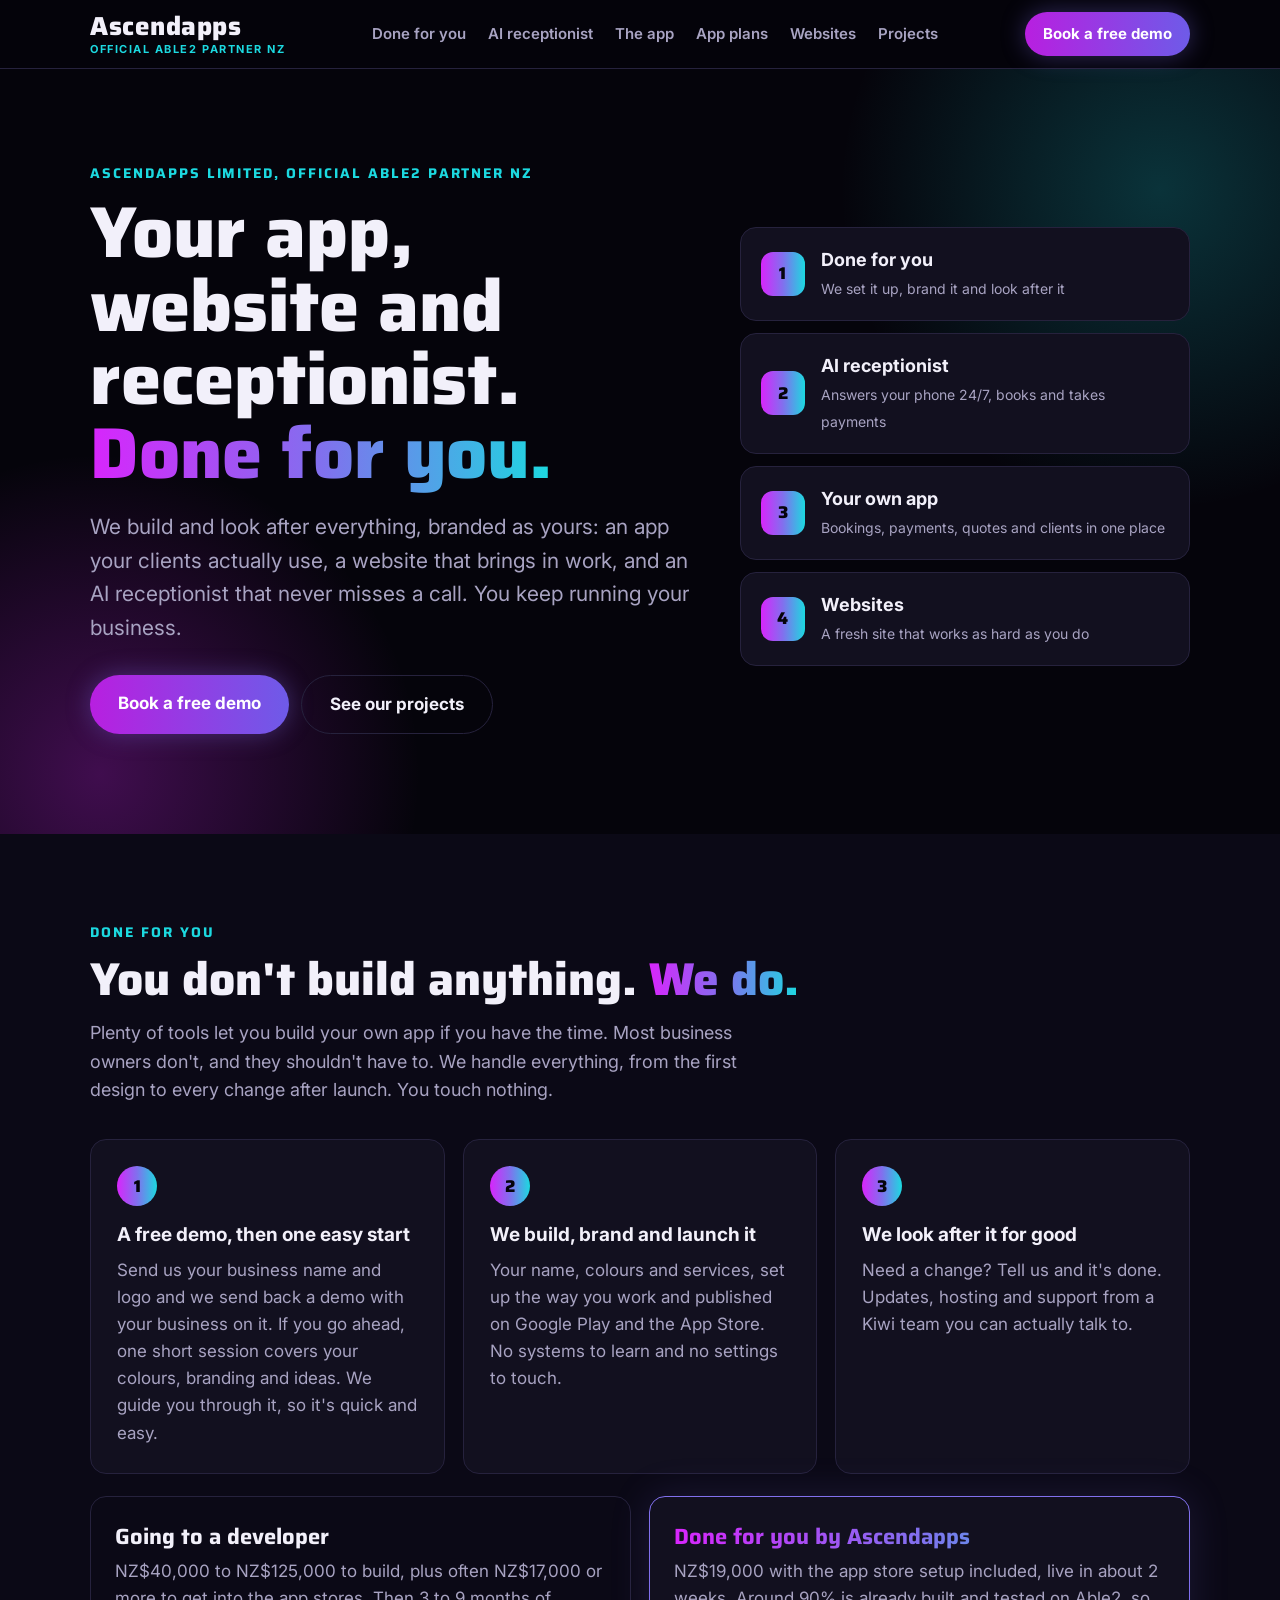
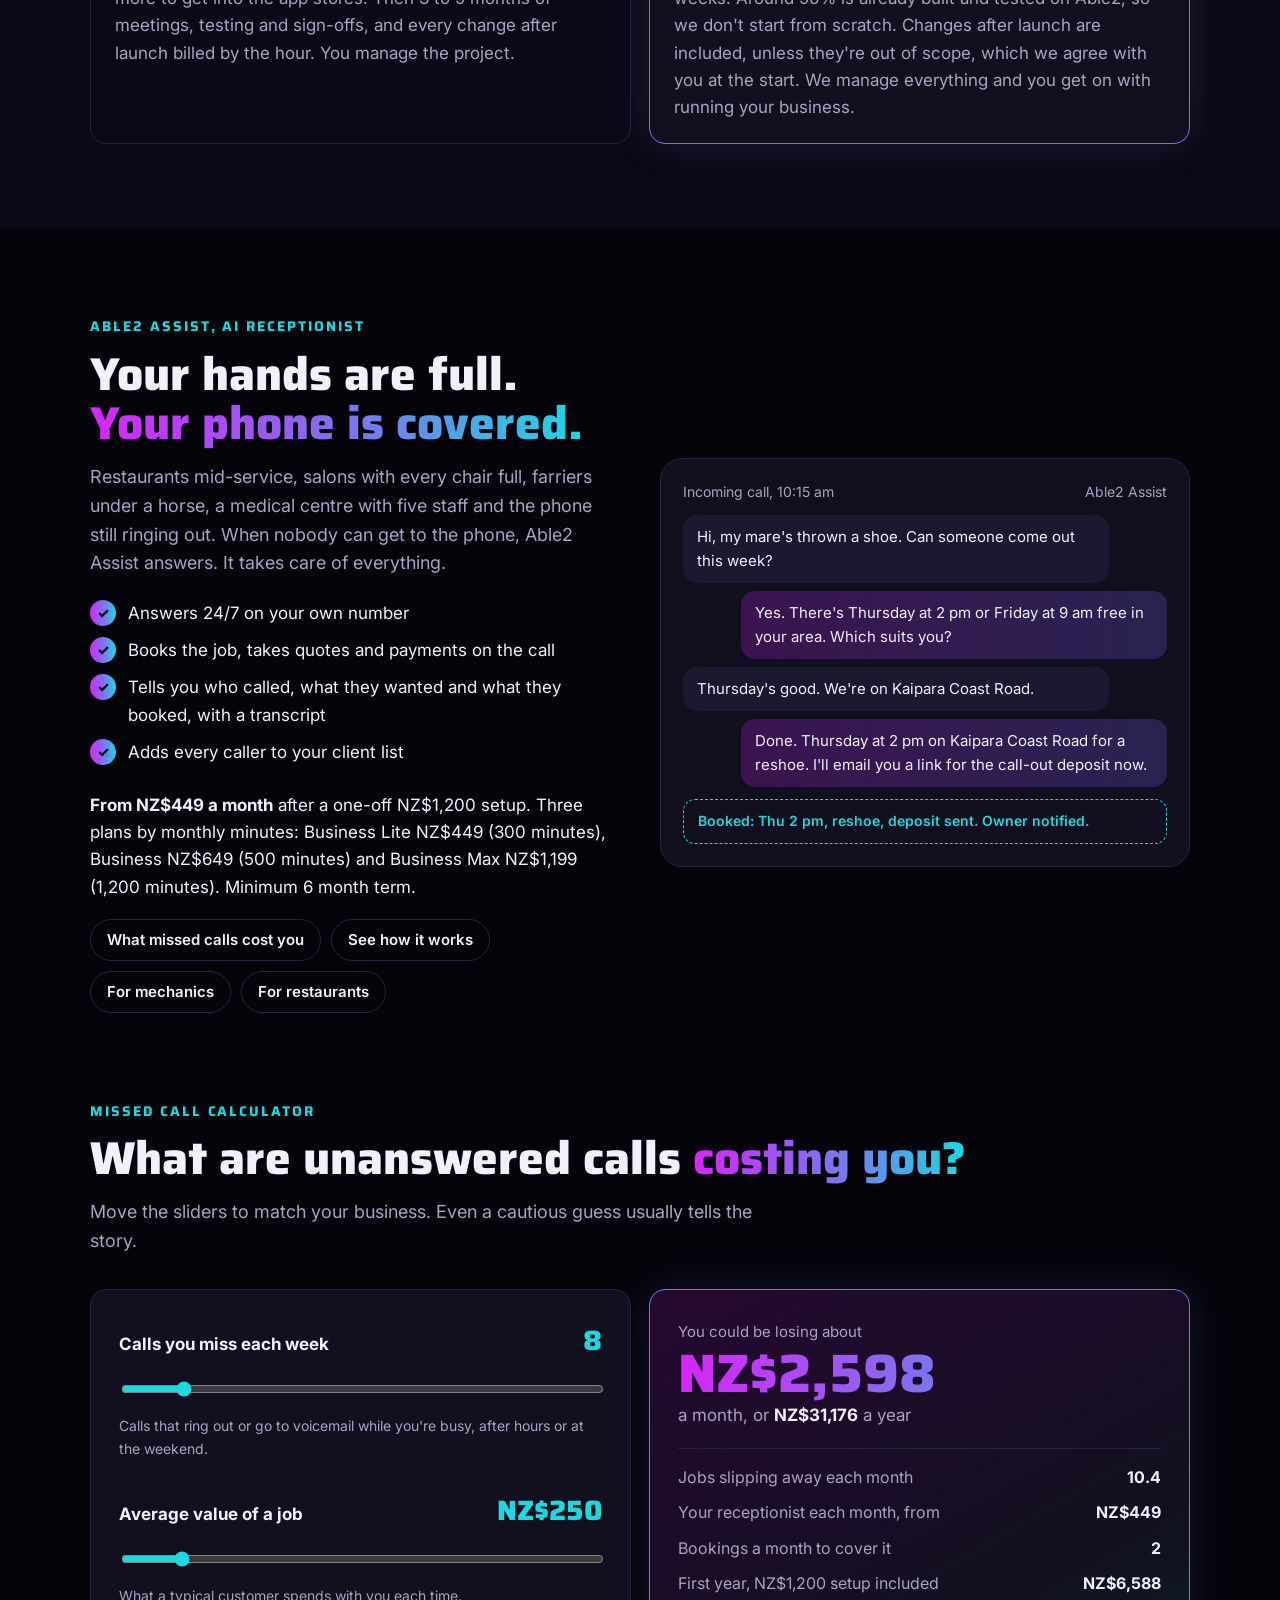
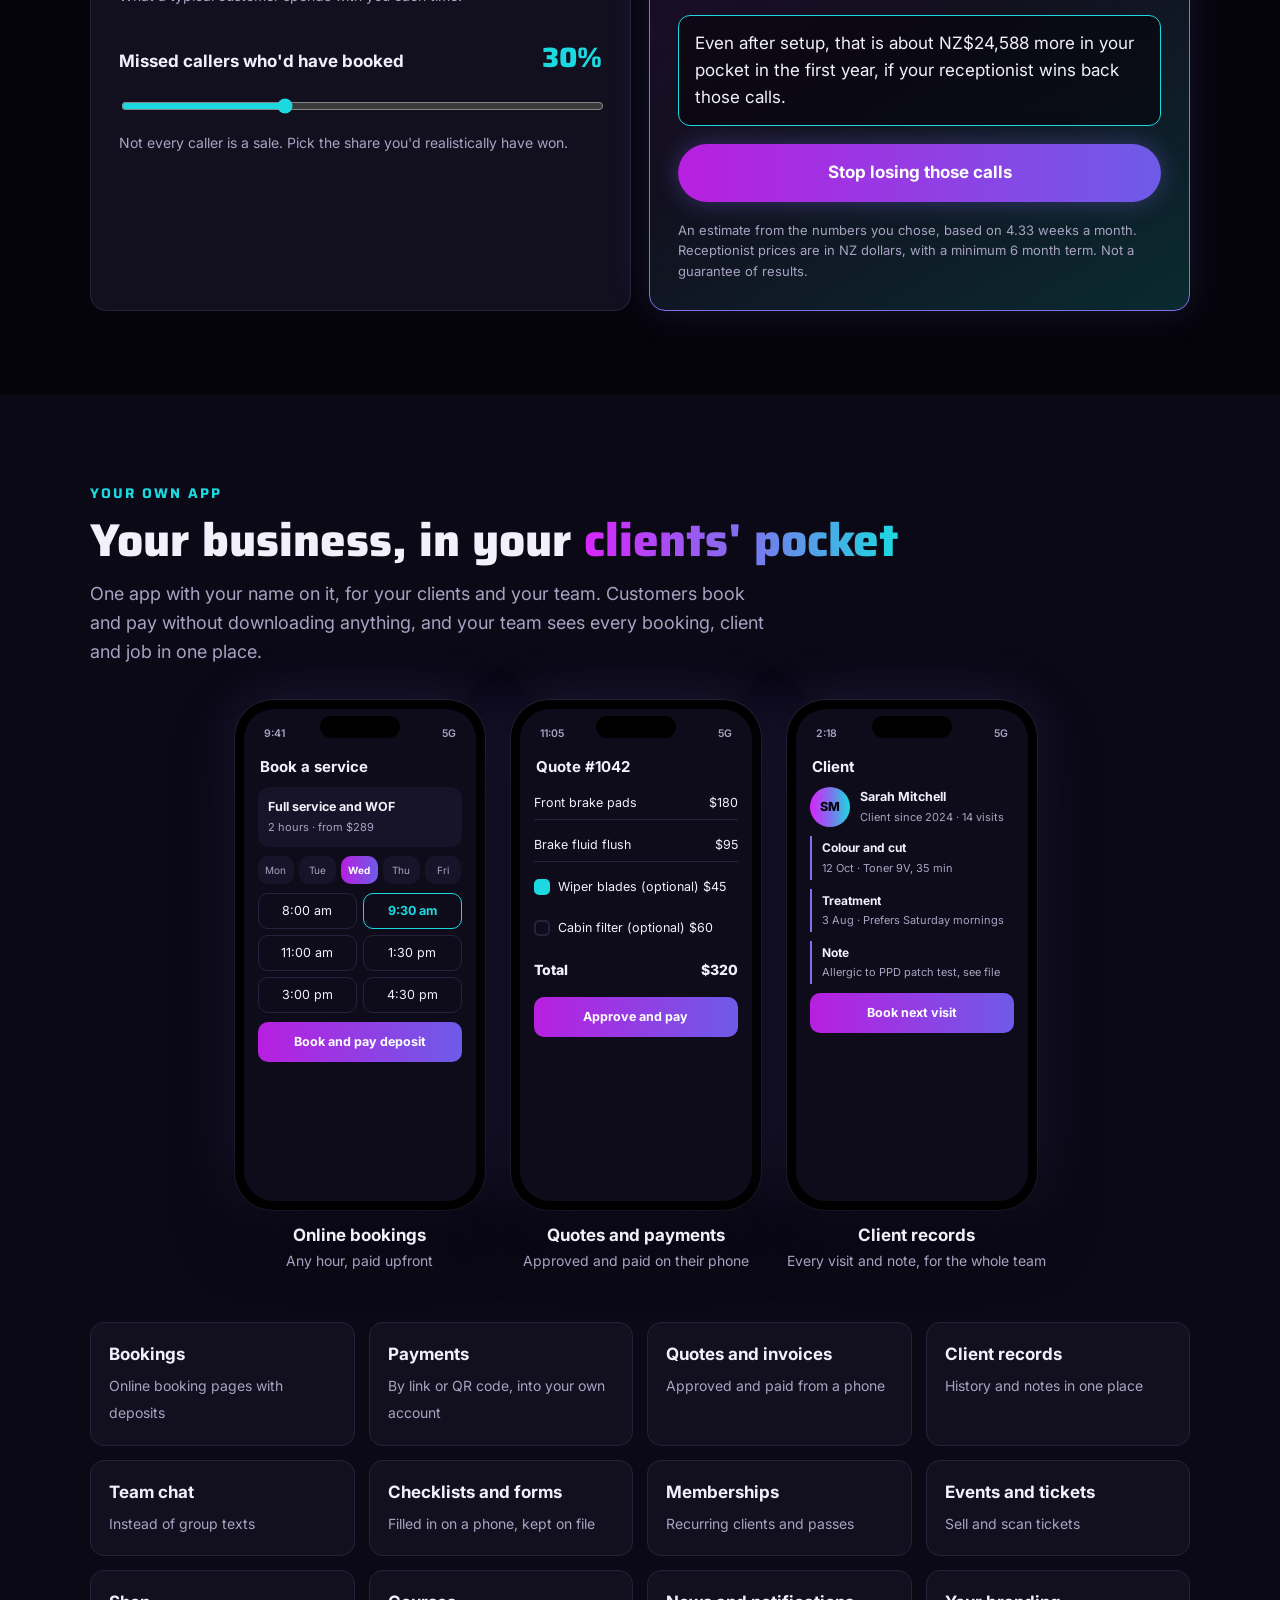
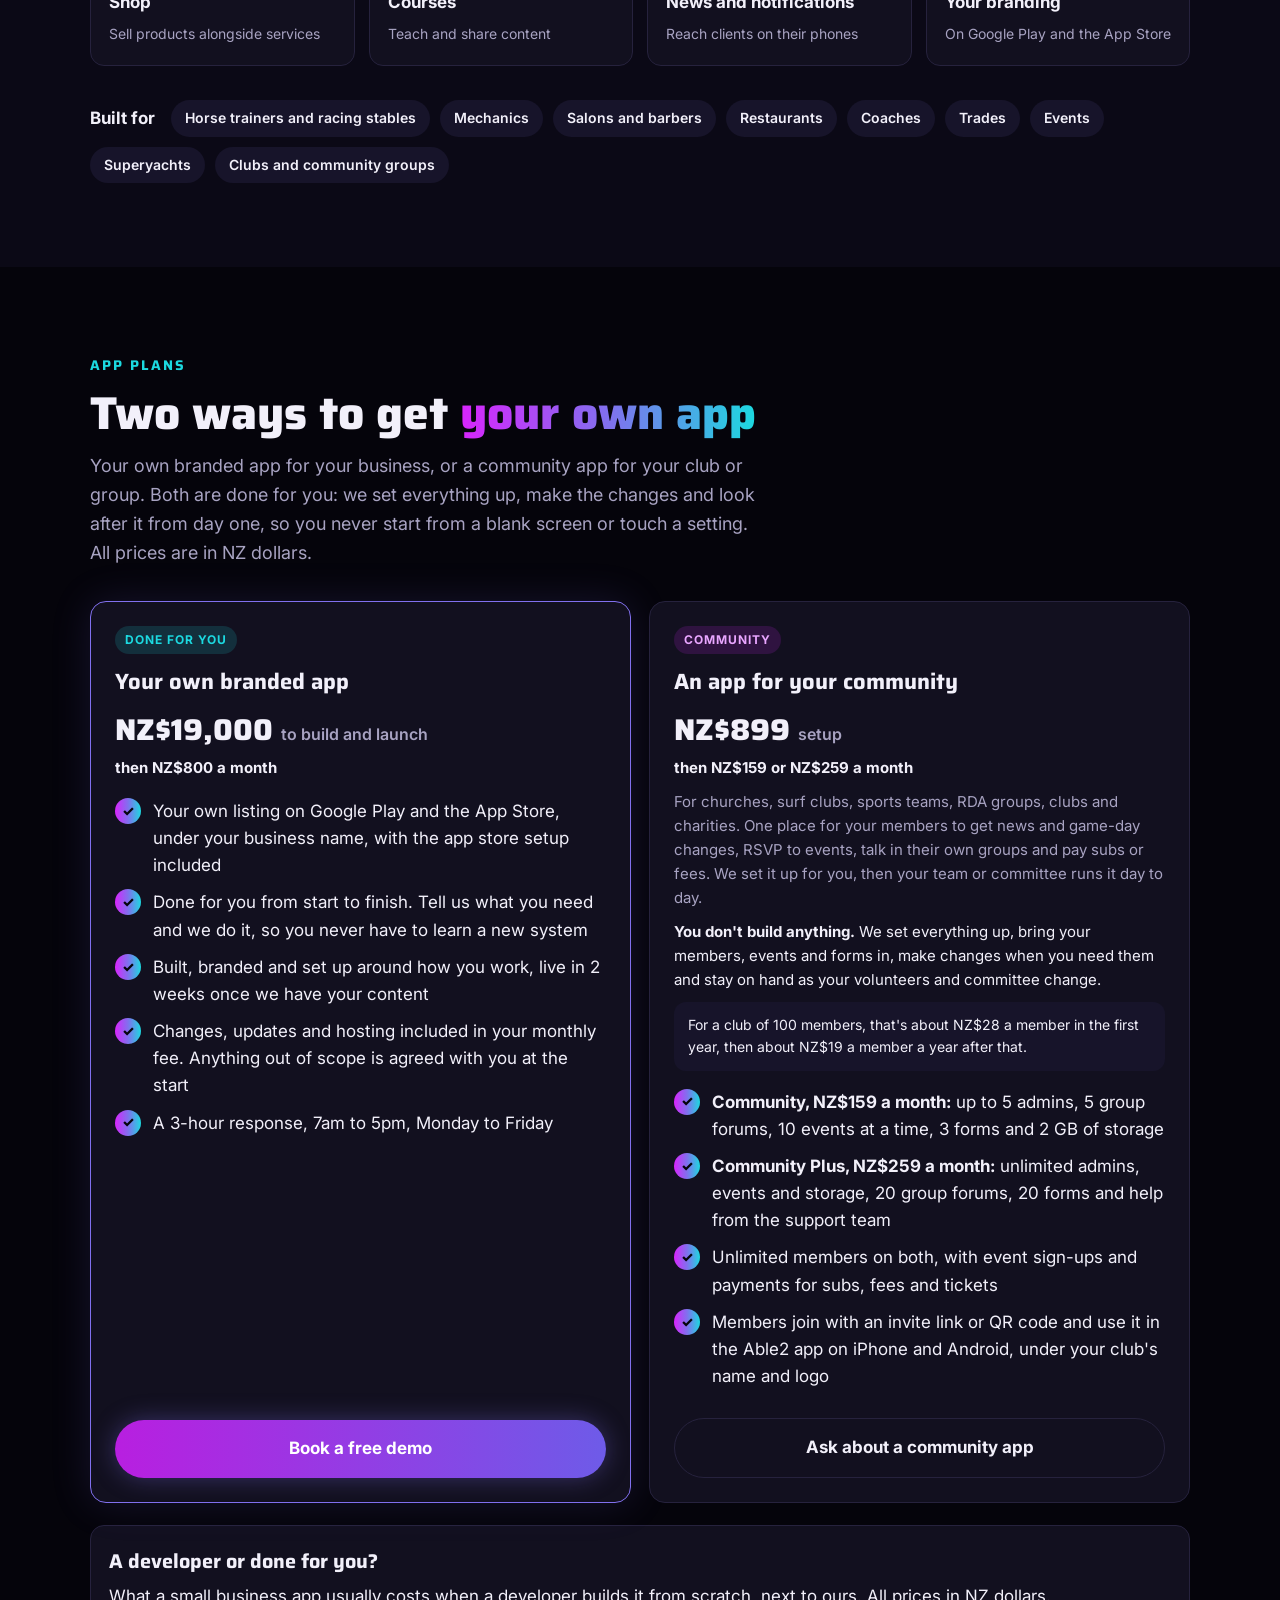
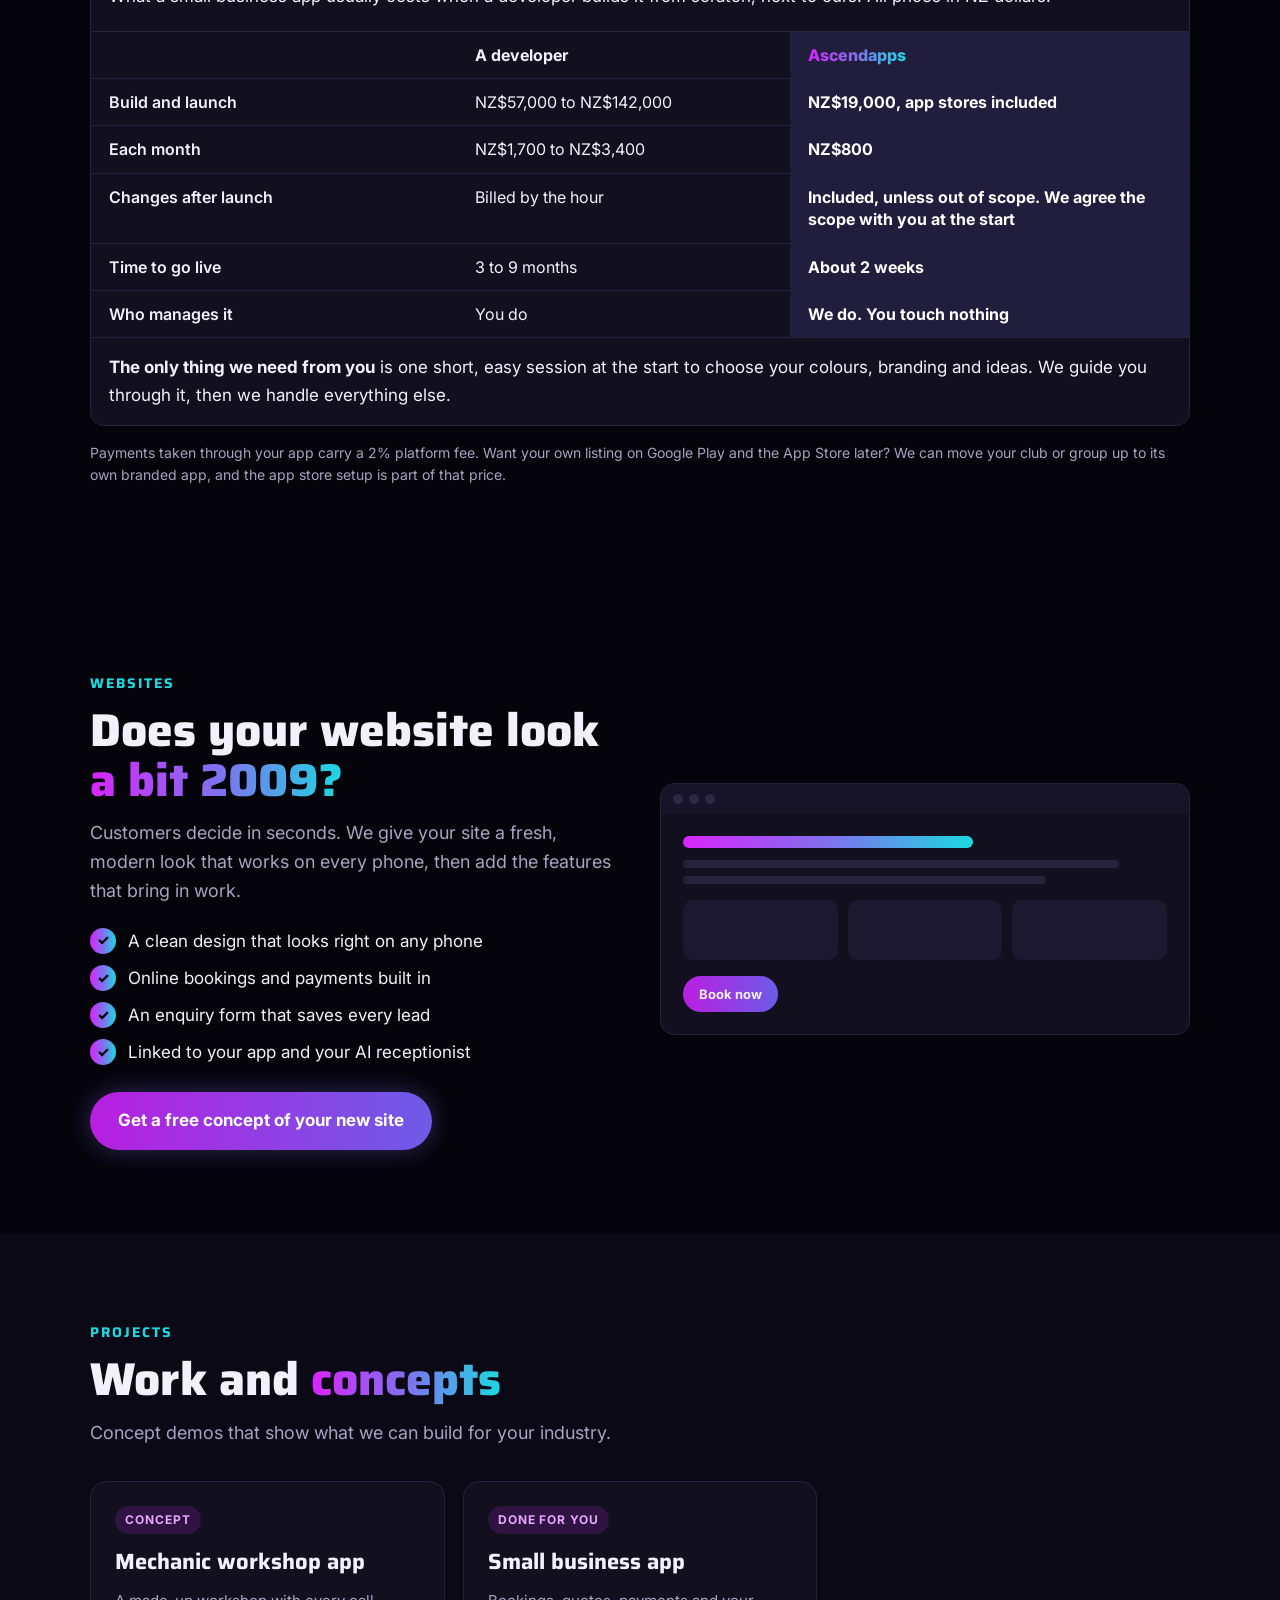
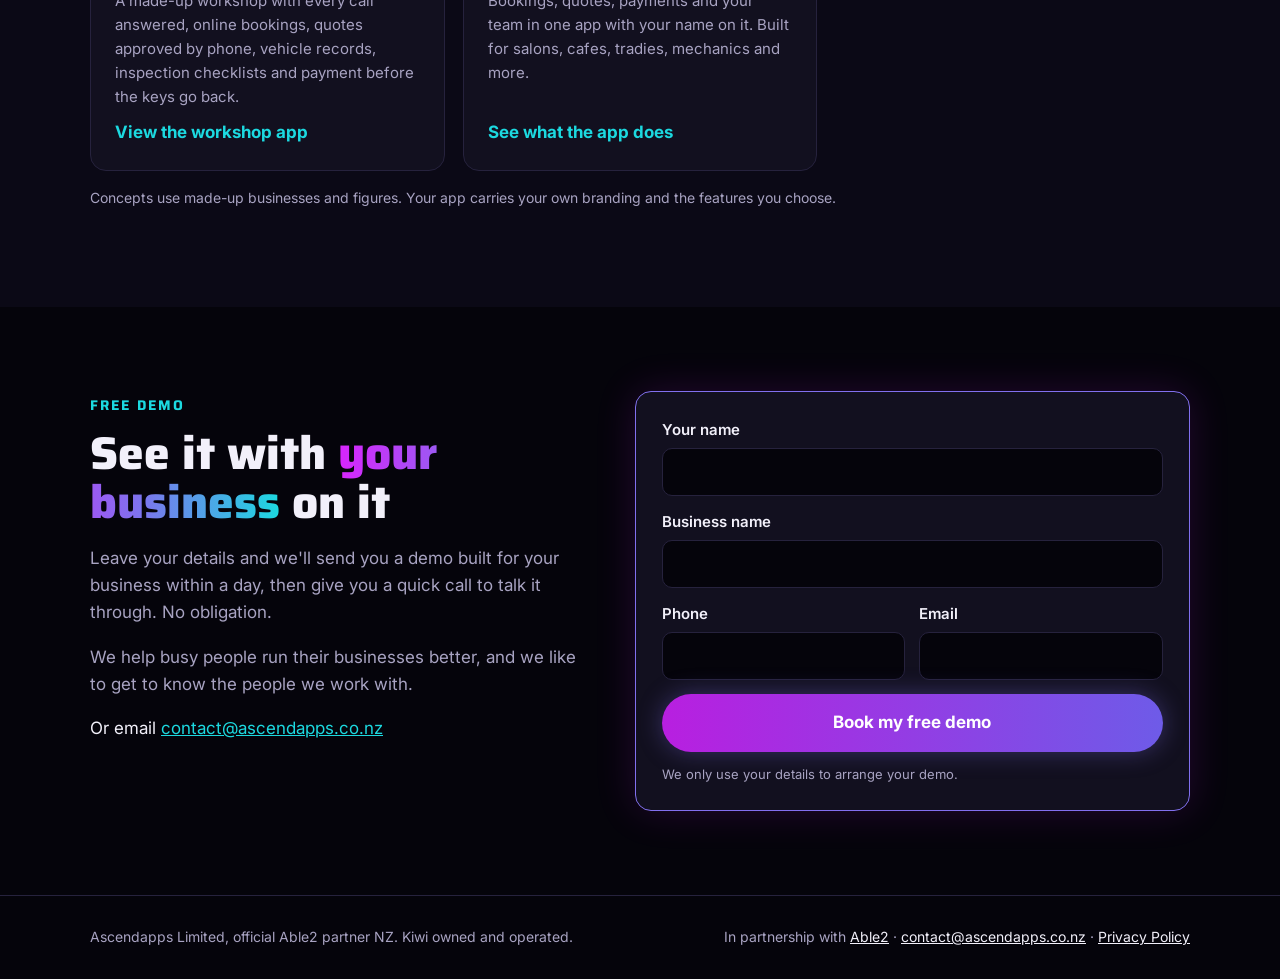
==== commit 143a5fef: "Add files via upload" ====
--- a/index.html
+++ b/index.html
@@ -184,15 +184,15 @@
   <div class="wrap">
     <span class="k">Done for you</span>
     <h2>You don't build anything. <span class="g">We do.</span></h2>
-    <p class="lead">Plenty of tools let you build your own app if you have the time. Most business owners don't. We do the whole thing for you, then stay on hand as your local team.</p>
+    <p class="lead">Plenty of tools let you build your own app if you have the time. Most business owners don't, and they shouldn't have to. We handle everything, from the first design to every change after launch. You touch nothing.</p>
     <div class="steps">
-      <div><b>A free demo, within a day</b><p>Send us your business name, logo and how you take bookings and payments now. We send back a demo with your business on it.</p></div>
-      <div><b>We build and brand it</b><p>Your name, colours and services, set up the way you work. Published on Google Play and the App Store.</p></div>
-      <div><b>We look after it</b><p>Changes, updates and support from a Kiwi team you can actually talk to.</p></div>
+      <div><b>A free demo, then one easy start</b><p>Send us your business name and logo and we send back a demo with your business on it. If you go ahead, one short session covers your colours, branding and ideas. We guide you through it, so it's quick and easy.</p></div>
+      <div><b>We build, brand and launch it</b><p>Your name, colours and services, set up the way you work and published on Google Play and the App Store. No systems to learn and no settings to touch.</p></div>
+      <div><b>We look after it for good</b><p>Need a change? Tell us and it's done. Updates, hosting and support from a Kiwi team you can actually talk to.</p></div>
     </div>
     <div class="compare">
-      <div><b>Built from scratch</b><p>A custom app usually costs US$25,000 to US$75,000 and takes 3 to 9 months, plus often US$10,000 or more to get it into the app stores.</p></div>
-      <div class="us"><b class="g">Built on Able2</b><p>Around 90% of what businesses need is already built and tested, so we don't start from scratch. You get the same functionality for far less, faster.</p></div>
+      <div><b>Going to a developer</b><p>NZ$40,000 to NZ$125,000 to build, plus often NZ$17,000 or more to get into the app stores. Then 3 to 9 months of meetings, testing and sign-offs, and every change after launch billed by the hour. You manage the project.</p></div>
+      <div class="us"><b class="g">Done for you by Ascendapps</b><p>NZ$19,000 with the app store setup included, live in about 2 weeks. Around 90% is already built and tested on Able2, so we don't start from scratch. Changes after launch are included, unless they're out of scope, which we agree with you at the start. We manage everything and you get on with running your business.</p></div>
     </div>
   </div>
 </section>
@@ -335,17 +335,18 @@
   <div class="wrap">
     <span class="k">App plans</span>
     <h2>Two ways to get <span class="g">your own app</span></h2>
-    <p class="lead">Your own branded app for your business, or a community app for your club or group. We set up both for you, so you never start from a blank screen. App prices are in US dollars.</p>
+    <p class="lead">Your own branded app for your business, or a community app for your club or group. Both are done for you: we set everything up, make the changes and look after it from day one, so you never start from a blank screen or touch a setting. All prices are in NZ dollars.</p>
     <div style="display:grid;grid-template-columns:repeat(auto-fit,minmax(300px,1fr));gap:18px">
       <div class="card" style="border-color:var(--vio);box-shadow:0 0 40px rgba(129,112,238,.15)">
         <span class="tag live">Done for you</span>
         <h3>Your own branded app</h3>
-        <p style="color:var(--text);font-family:'Saira','Inter',sans-serif;font-size:30px;font-weight:800;line-height:1.1;margin:4px 0 0">US$12,000 <span style="font-family:'Inter',sans-serif;font-size:16px;font-weight:600;color:var(--muted)">to build and launch</span></p>
-        <p style="color:var(--text);font-weight:700">then US$1,000 a month</p>
+        <p style="color:var(--text);font-family:'Saira','Inter',sans-serif;font-size:30px;font-weight:800;line-height:1.1;margin:4px 0 0">NZ$19,000 <span style="font-family:'Inter',sans-serif;font-size:16px;font-weight:600;color:var(--muted)">to build and launch</span></p>
+        <p style="color:var(--text);font-weight:700">then NZ$800 a month</p>
         <ul class="ticks" style="margin:8px 0 18px">
-          <li>Your own listing on Google Play and the App Store, under your business name</li>
+          <li>Your own listing on Google Play and the App Store, under your business name, with the app store setup included</li>
+          <li>Done for you from start to finish. Tell us what you need and we do it, so you never have to learn a new system</li>
           <li>Built, branded and set up around how you work, live in 2 weeks once we have your content</li>
-          <li>Changes, updates and hosting included in your monthly fee</li>
+          <li>Changes, updates and hosting included in your monthly fee. Anything out of scope is agreed with you at the start</li>
           <li>A 3-hour response, 7am to 5pm, Monday to Friday</li>
         </ul>
         <a class="btn" href="#book" style="margin-top:auto;text-align:center">Book a free demo</a>
@@ -353,25 +354,31 @@
       <div class="card">
         <span class="tag concept">Community</span>
         <h3>An app for your community</h3>
-        <p style="color:var(--text);font-family:'Saira','Inter',sans-serif;font-size:30px;font-weight:800;line-height:1.1;margin:4px 0 0">US$499 <span style="font-family:'Inter',sans-serif;font-size:16px;font-weight:600;color:var(--muted)">setup</span></p>
-        <p style="color:var(--text);font-weight:700">then US$89 or US$149 a month</p>
+        <p style="color:var(--text);font-family:'Saira','Inter',sans-serif;font-size:30px;font-weight:800;line-height:1.1;margin:4px 0 0">NZ$899 <span style="font-family:'Inter',sans-serif;font-size:16px;font-weight:600;color:var(--muted)">setup</span></p>
+        <p style="color:var(--text);font-weight:700">then NZ$159 or NZ$259 a month</p>
         <p>For churches, surf clubs, sports teams, RDA groups, clubs and charities. One place for your members to get news and game-day changes, RSVP to events, talk in their own groups and pay subs or fees. We set it up for you, then your team or committee runs it day to day.</p>
         <p style="color:var(--text)"><b>You don't build anything.</b> We set everything up, bring your members, events and forms in, make changes when you need them and stay on hand as your volunteers and committee change.</p>
-        <p style="color:var(--text);background:#17142A;border-radius:12px;padding:12px 14px;font-size:14px">For a club of 100 members, that's about US$16 a member in the first year, then about US$11 a member a year after that.</p>
+        <p style="color:var(--text);background:#17142A;border-radius:12px;padding:12px 14px;font-size:14px">For a club of 100 members, that's about NZ$28 a member in the first year, then about NZ$19 a member a year after that.</p>
         <ul class="ticks" style="margin:8px 0 18px">
-          <li><span><b>Community, US$89 a month:</b> up to 5 admins, 5 group forums, 10 events at a time, 3 forms and 2 GB of storage</span></li>
-          <li><span><b>Community Plus, US$149 a month:</b> unlimited admins, events and storage, 20 group forums, 20 forms and help from the support team</span></li>
+          <li><span><b>Community, NZ$159 a month:</b> up to 5 admins, 5 group forums, 10 events at a time, 3 forms and 2 GB of storage</span></li>
+          <li><span><b>Community Plus, NZ$259 a month:</b> unlimited admins, events and storage, 20 group forums, 20 forms and help from the support team</span></li>
           <li>Unlimited members on both, with event sign-ups and payments for subs, fees and tickets</li>
           <li>Members join with an invite link or QR code and use it in the Able2 app on iPhone and Android, under your club's name and logo</li>
         </ul>
         <a class="btn ghost" href="#book" style="margin-top:auto;text-align:center">Ask about a community app</a>
       </div>
     </div>
-    <div style="margin-top:18px;border:1px dashed var(--line);border-radius:var(--r);padding:20px 22px;display:grid;grid-template-columns:repeat(auto-fit,minmax(200px,1fr));gap:14px 24px;align-items:start">
-      <div><span class="k" style="margin-bottom:4px;color:var(--muted)">What a developer usually charges</span><p style="margin:0;color:var(--muted);font-size:14px">Typical 2026 ranges for a small business app built from scratch, in US dollars.</p></div>
-      <div><b style="display:block;font-size:20px" class="saira">US$25,000 to US$75,000</b><span style="color:var(--muted);font-size:14px">to build, plus often US$10,000 or more to launch on the app stores</span></div>
-      <div><b style="display:block;font-size:20px" class="saira">US$1,000 to US$2,000 a month</b><span style="color:var(--muted);font-size:14px">to look after it, with changes billed by the hour</span></div>
-      <div><b style="display:block;font-size:20px" class="saira">3 to 9 months</b><span style="color:var(--muted);font-size:14px">before it's live. With us, about 2 weeks once we have your content</span></div>
+    <div style="margin-top:22px;border:1px solid var(--line);border-radius:14px;overflow:hidden;background:var(--card)">
+      <div style="padding:20px 18px 6px"><h3 style="margin:0 0 6px">A developer or done for you?</h3><p style="margin:0 0 14px;color:var(--text)">What a small business app usually costs when a developer builds it from scratch, next to ours. All prices in NZ dollars.</p></div>
+      <div style="display:grid;grid-template-columns:1.1fr 1fr 1.2fr;font-size:clamp(13px,3.6vw,16px);line-height:1.4;overflow-wrap:anywhere">
+        <div style="padding:12px clamp(8px,2.4vw,18px);border-top:1px solid var(--line)"></div><div style="padding:12px clamp(8px,2.4vw,18px);border-top:1px solid var(--line);color:var(--text);font-weight:700">A developer</div><div style="padding:12px clamp(8px,2.4vw,18px);border-top:1px solid var(--line);font-weight:800;background:rgba(129,112,238,.14)"><span class="g">Ascendapps</span></div>
+        <div style="padding:12px clamp(8px,2.4vw,18px);border-top:1px solid var(--line);color:var(--text);font-weight:600">Build and launch</div><div style="padding:12px clamp(8px,2.4vw,18px);border-top:1px solid var(--line);color:var(--text)">NZ$57,000 to NZ$142,000</div><div style="padding:12px clamp(8px,2.4vw,18px);border-top:1px solid var(--line);color:#fff;font-weight:700;background:rgba(129,112,238,.14)">NZ$19,000, app stores included</div>
+        <div style="padding:12px clamp(8px,2.4vw,18px);border-top:1px solid var(--line);color:var(--text);font-weight:600">Each month</div><div style="padding:12px clamp(8px,2.4vw,18px);border-top:1px solid var(--line);color:var(--text)">NZ$1,700 to NZ$3,400</div><div style="padding:12px clamp(8px,2.4vw,18px);border-top:1px solid var(--line);color:#fff;font-weight:700;background:rgba(129,112,238,.14)">NZ$800</div>
+        <div style="padding:12px clamp(8px,2.4vw,18px);border-top:1px solid var(--line);color:var(--text);font-weight:600">Changes after launch</div><div style="padding:12px clamp(8px,2.4vw,18px);border-top:1px solid var(--line);color:var(--text)">Billed by the hour</div><div style="padding:12px clamp(8px,2.4vw,18px);border-top:1px solid var(--line);color:#fff;font-weight:700;background:rgba(129,112,238,.14)">Included, unless out of scope. We agree the scope with you at the start</div>
+        <div style="padding:12px clamp(8px,2.4vw,18px);border-top:1px solid var(--line);color:var(--text);font-weight:600">Time to go live</div><div style="padding:12px clamp(8px,2.4vw,18px);border-top:1px solid var(--line);color:var(--text)">3 to 9 months</div><div style="padding:12px clamp(8px,2.4vw,18px);border-top:1px solid var(--line);color:#fff;font-weight:700;background:rgba(129,112,238,.14)">About 2 weeks</div>
+        <div style="padding:12px clamp(8px,2.4vw,18px);border-top:1px solid var(--line);color:var(--text);font-weight:600">Who manages it</div><div style="padding:12px clamp(8px,2.4vw,18px);border-top:1px solid var(--line);color:var(--text)">You do</div><div style="padding:12px clamp(8px,2.4vw,18px);border-top:1px solid var(--line);color:#fff;font-weight:700;background:rgba(129,112,238,.14)">We do. You touch nothing</div>
+      </div>
+      <p style="margin:0;padding:16px 18px;border-top:1px solid var(--line);color:var(--text)"><b>The only thing we need from you</b> is one short, easy session at the start to choose your colours, branding and ideas. We guide you through it, then we handle everything else.</p>
     </div>
     <p class="note">Payments taken through your app carry a 2% platform fee. Want your own listing on Google Play and the App Store later? We can move your club or group up to its own branded app, and the app store setup is part of that price.</p>
   </div>
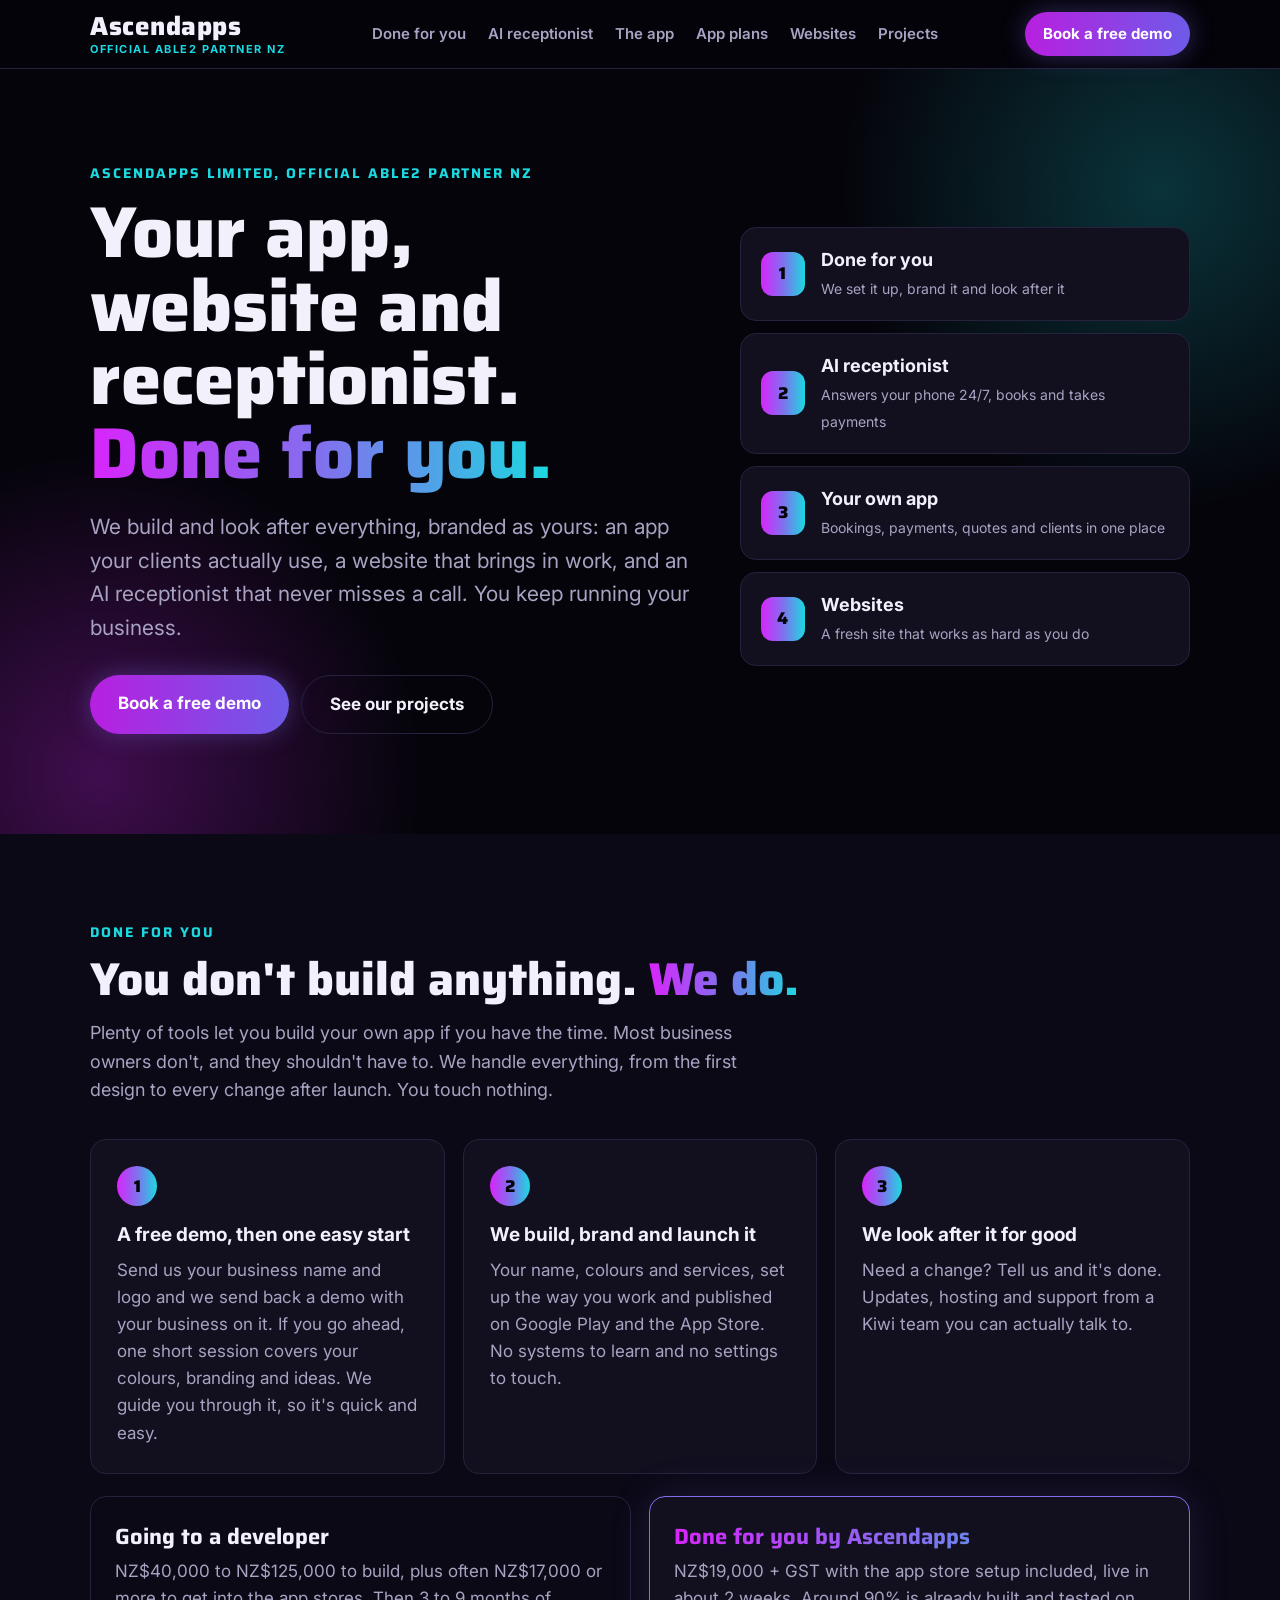
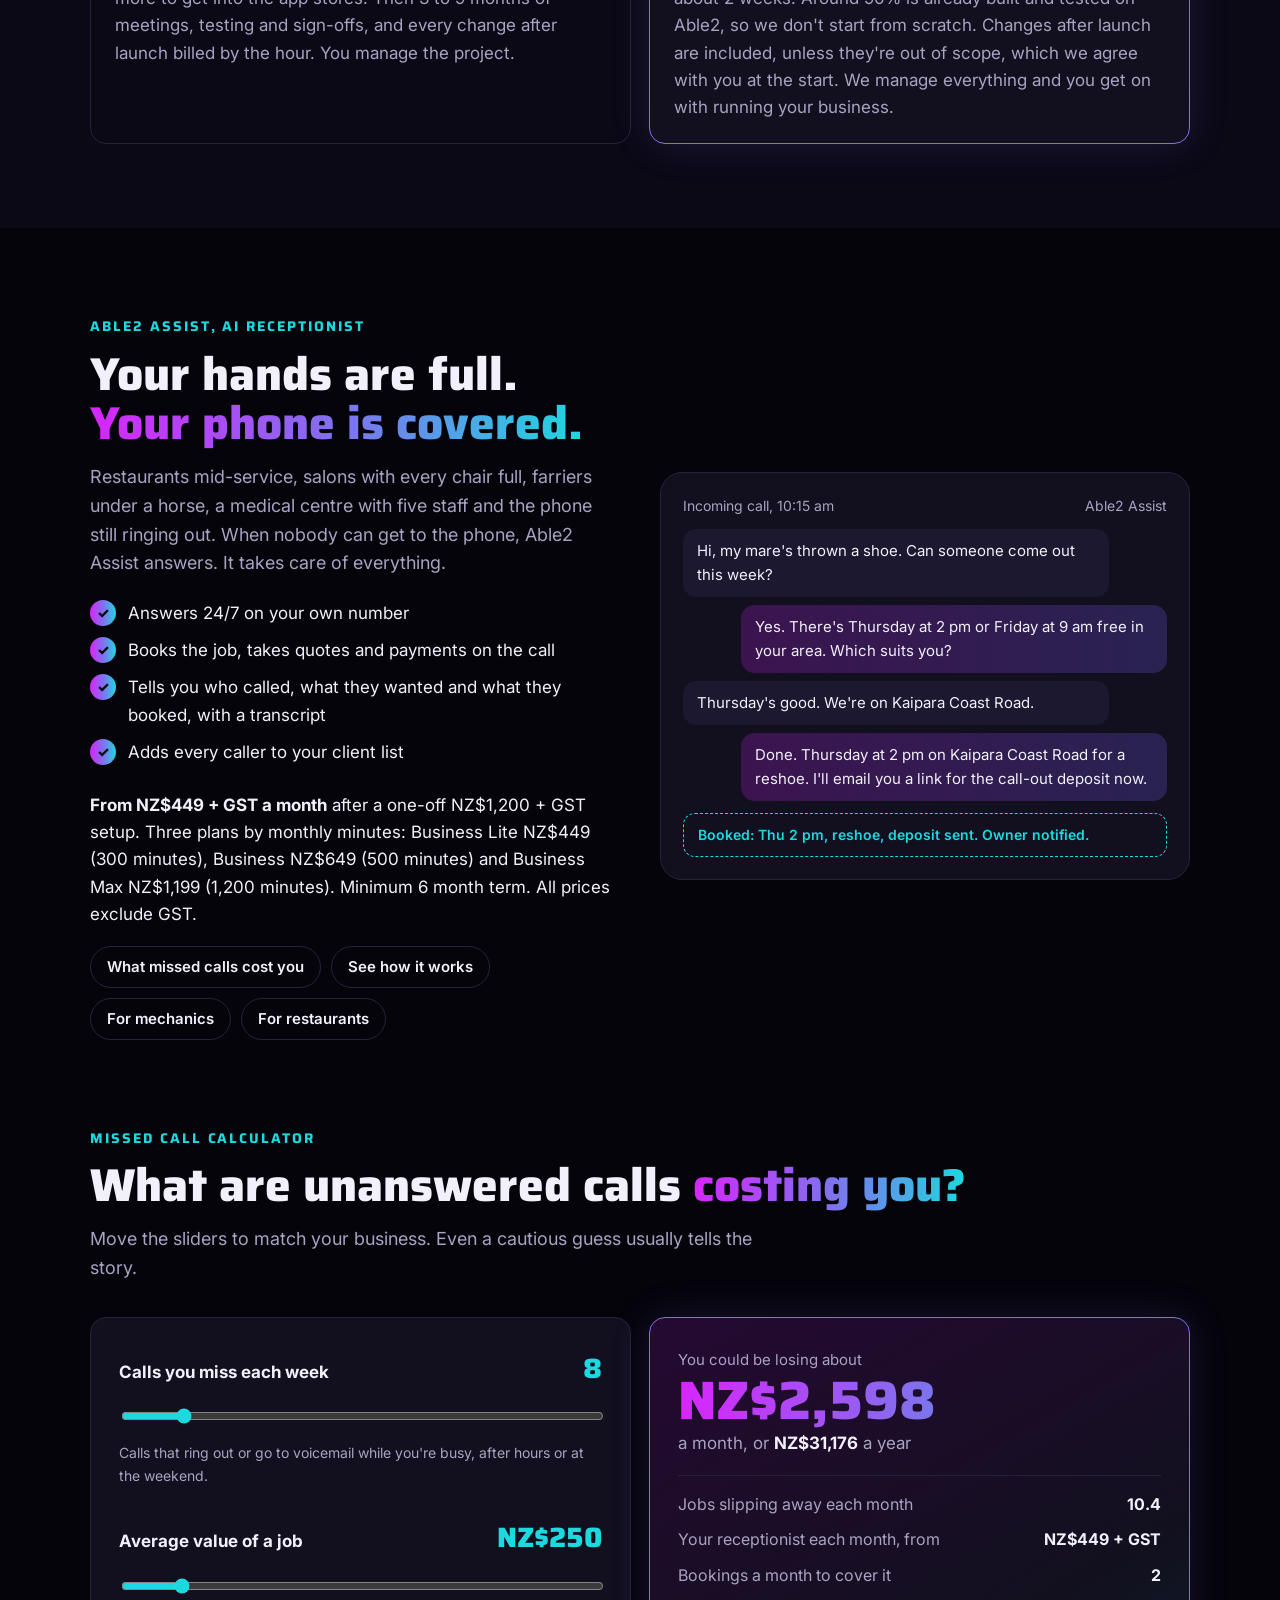
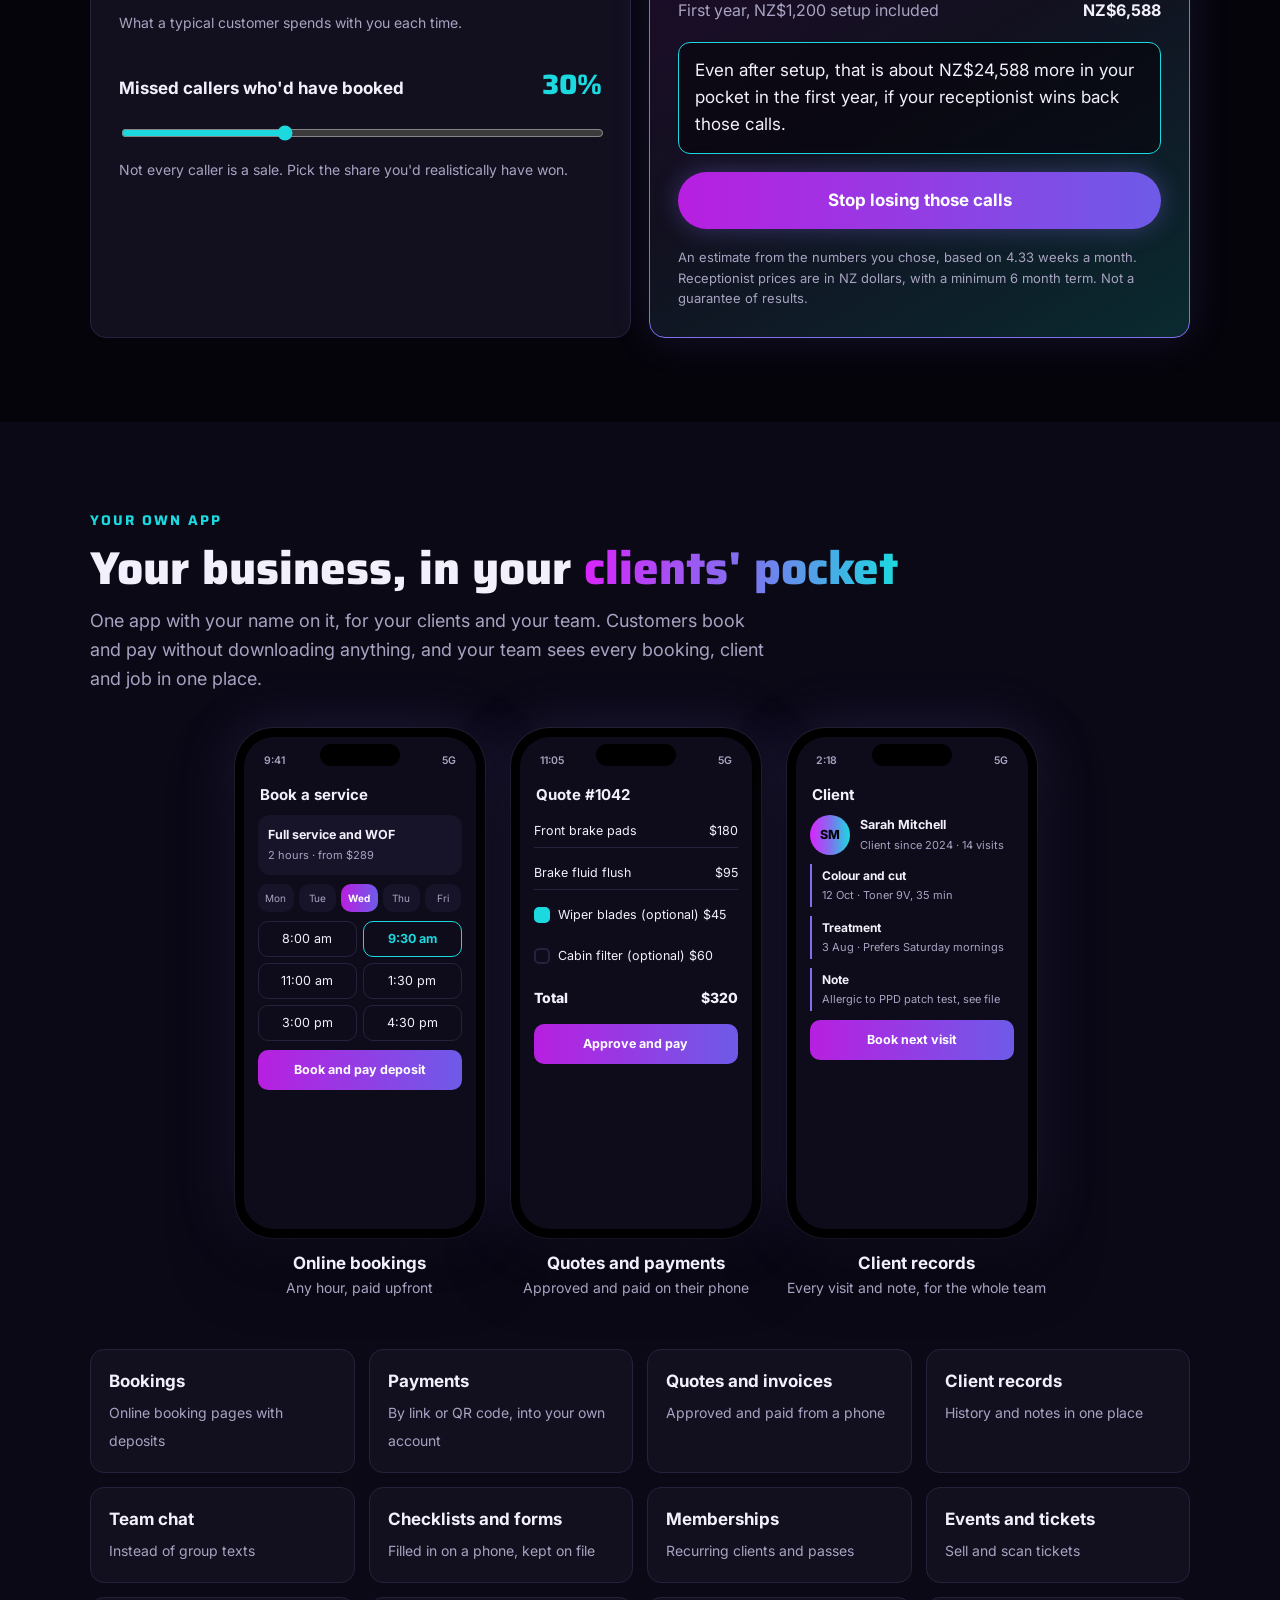
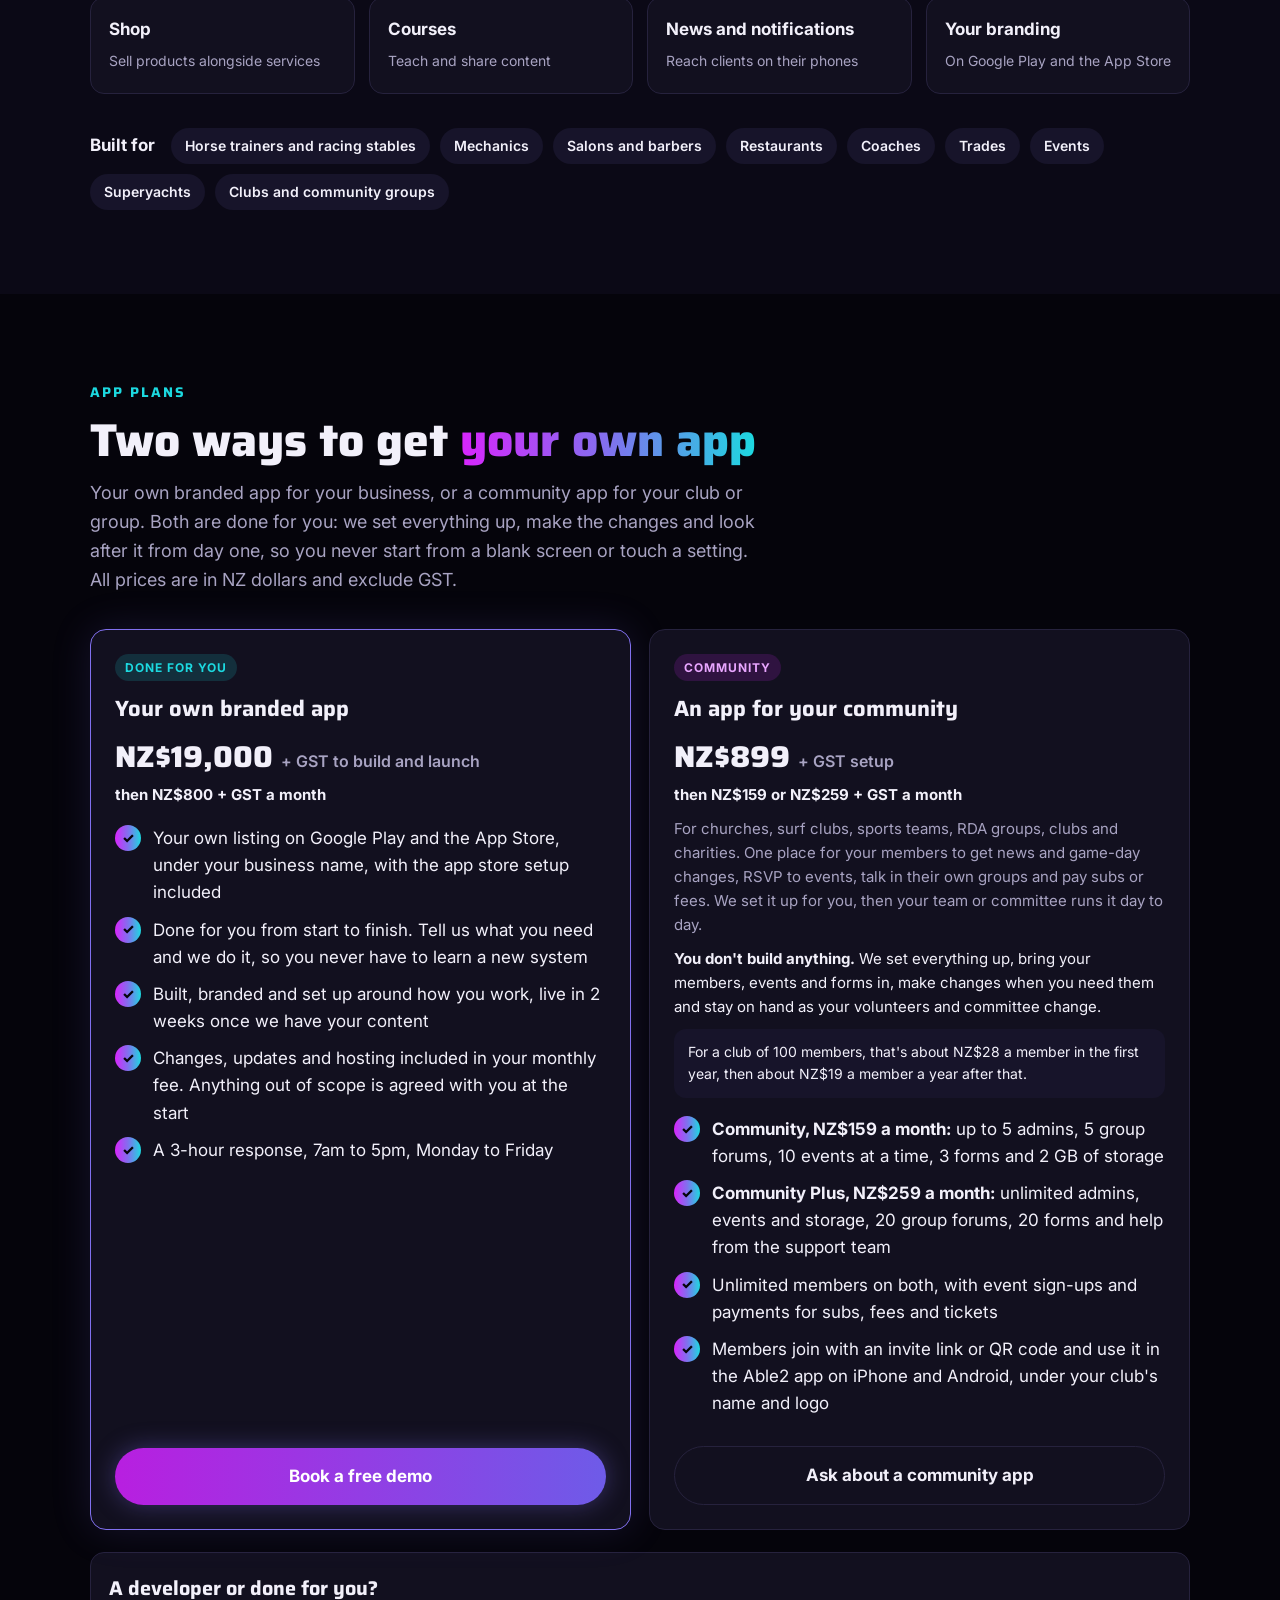
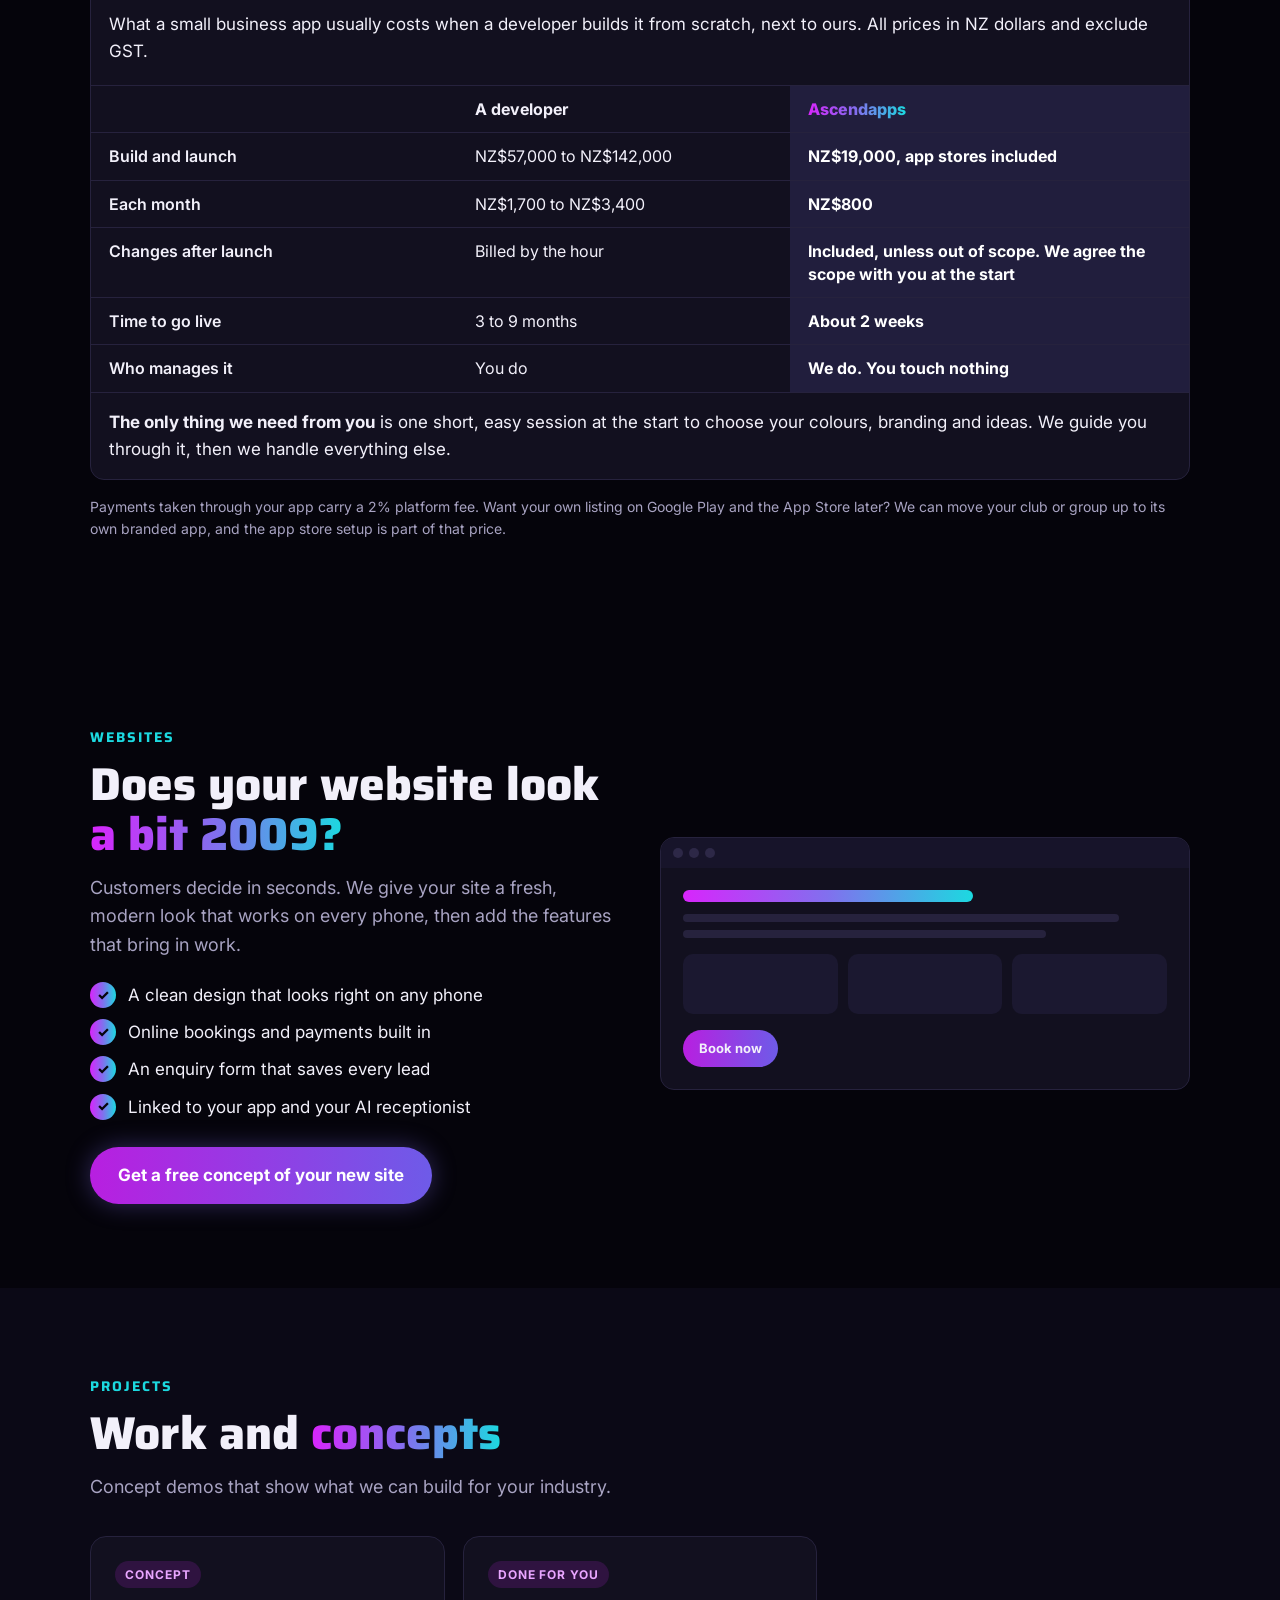
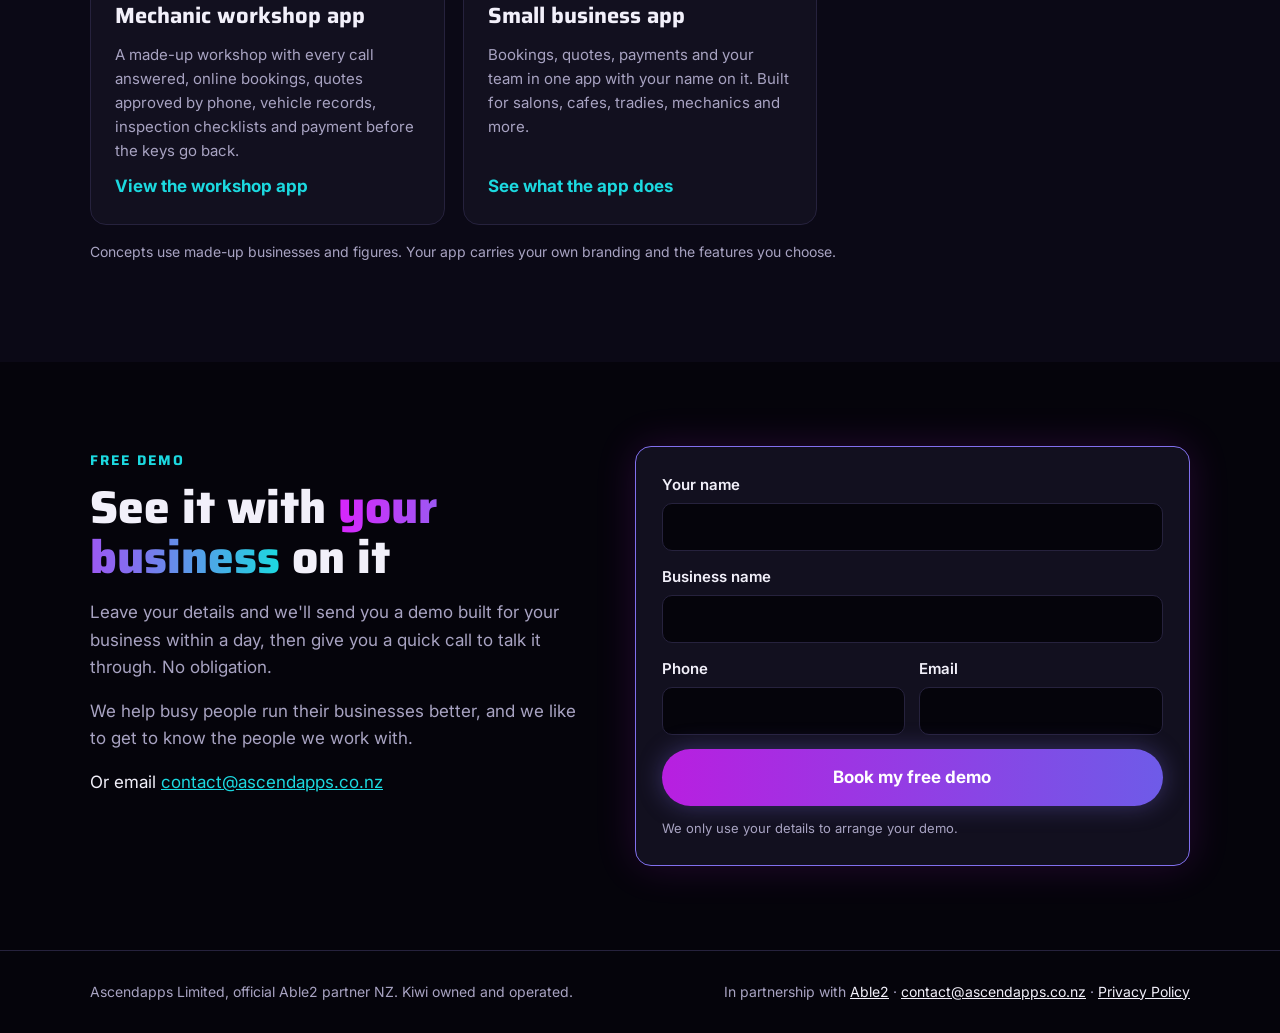
==== commit f9d65b27: "Show all prices as excluding GST Co-Authored-By: Claude Opus 5.5 <noreply@anthropic.com> Claude-Sess" ====
--- a/index.html
+++ b/index.html
@@ -192,7 +192,7 @@
     </div>
     <div class="compare">
       <div><b>Going to a developer</b><p>NZ$40,000 to NZ$125,000 to build, plus often NZ$17,000 or more to get into the app stores. Then 3 to 9 months of meetings, testing and sign-offs, and every change after launch billed by the hour. You manage the project.</p></div>
-      <div class="us"><b class="g">Done for you by Ascendapps</b><p>NZ$19,000 with the app store setup included, live in about 2 weeks. Around 90% is already built and tested on Able2, so we don't start from scratch. Changes after launch are included, unless they're out of scope, which we agree with you at the start. We manage everything and you get on with running your business.</p></div>
+      <div class="us"><b class="g">Done for you by Ascendapps</b><p>NZ$19,000 + GST with the app store setup included, live in about 2 weeks. Around 90% is already built and tested on Able2, so we don't start from scratch. Changes after launch are included, unless they're out of scope, which we agree with you at the start. We manage everything and you get on with running your business.</p></div>
     </div>
   </div>
 </section>
@@ -209,7 +209,7 @@
         <li>Tells you who called, what they wanted and what they booked, with a transcript</li>
         <li>Adds every caller to your client list</li>
       </ul>
-      <p style="margin:0 0 18px;color:var(--text)"><b>From NZ$449 a month</b> after a one-off NZ$1,200 setup. Three plans by monthly minutes: Business Lite NZ$449 (300 minutes), Business NZ$649 (500 minutes) and Business Max NZ$1,199 (1,200 minutes). Minimum 6 month term.</p>
+      <p style="margin:0 0 18px;color:var(--text)"><b>From NZ$449 + GST a month</b> after a one-off NZ$1,200 + GST setup. Three plans by monthly minutes: Business Lite NZ$449 (300 minutes), Business NZ$649 (500 minutes) and Business Max NZ$1,199 (1,200 minutes). Minimum 6 month term. All prices exclude GST.</p>
       <div class="pills"><a href="#calculator">What missed calls cost you</a><a href="assist/">See how it works</a><a href="mechanics/">For mechanics</a><a href="restaurants/">For restaurants</a></div>
     </div>
     <div class="call">
@@ -238,7 +238,7 @@
         <div><span style="color:var(--muted);font-size:15px">You could be losing about</span><div id="hc-month" class="g saira" style="font-weight:800;font-size:54px;line-height:1.05">NZ$0</div><span style="color:var(--muted)">a month, or <strong id="hc-year" style="color:var(--text)">NZ$0</strong> a year</span></div>
         <div style="display:flex;flex-direction:column;gap:10px;padding-top:16px;border-top:1px solid var(--line);font-size:16px">
           <div style="display:flex;justify-content:space-between;gap:12px"><span style="color:var(--muted)">Jobs slipping away each month</span><strong id="hc-jobs">0</strong></div>
-          <div style="display:flex;justify-content:space-between;gap:12px"><span style="color:var(--muted)">Your receptionist each month, from</span><strong>NZ$449</strong></div>
+          <div style="display:flex;justify-content:space-between;gap:12px"><span style="color:var(--muted)">Your receptionist each month, from</span><strong>NZ$449 + GST</strong></div>
           <div style="display:flex;justify-content:space-between;gap:12px"><span style="color:var(--muted)">Bookings a month to cover it</span><strong id="hc-break">0</strong></div>
           <div style="display:flex;justify-content:space-between;gap:12px"><span style="color:var(--muted)">First year, NZ$1,200 setup included</span><strong id="hc-yearcost">NZ$0</strong></div>
         </div>
@@ -335,13 +335,13 @@
   <div class="wrap">
     <span class="k">App plans</span>
     <h2>Two ways to get <span class="g">your own app</span></h2>
-    <p class="lead">Your own branded app for your business, or a community app for your club or group. Both are done for you: we set everything up, make the changes and look after it from day one, so you never start from a blank screen or touch a setting. All prices are in NZ dollars.</p>
+    <p class="lead">Your own branded app for your business, or a community app for your club or group. Both are done for you: we set everything up, make the changes and look after it from day one, so you never start from a blank screen or touch a setting. All prices are in NZ dollars and exclude GST.</p>
     <div style="display:grid;grid-template-columns:repeat(auto-fit,minmax(300px,1fr));gap:18px">
       <div class="card" style="border-color:var(--vio);box-shadow:0 0 40px rgba(129,112,238,.15)">
         <span class="tag live">Done for you</span>
         <h3>Your own branded app</h3>
-        <p style="color:var(--text);font-family:'Saira','Inter',sans-serif;font-size:30px;font-weight:800;line-height:1.1;margin:4px 0 0">NZ$19,000 <span style="font-family:'Inter',sans-serif;font-size:16px;font-weight:600;color:var(--muted)">to build and launch</span></p>
-        <p style="color:var(--text);font-weight:700">then NZ$800 a month</p>
+        <p style="color:var(--text);font-family:'Saira','Inter',sans-serif;font-size:30px;font-weight:800;line-height:1.1;margin:4px 0 0">NZ$19,000 <span style="font-family:'Inter',sans-serif;font-size:16px;font-weight:600;color:var(--muted)">+ GST to build and launch</span></p>
+        <p style="color:var(--text);font-weight:700">then NZ$800 + GST a month</p>
         <ul class="ticks" style="margin:8px 0 18px">
           <li>Your own listing on Google Play and the App Store, under your business name, with the app store setup included</li>
           <li>Done for you from start to finish. Tell us what you need and we do it, so you never have to learn a new system</li>
@@ -354,8 +354,8 @@
       <div class="card">
         <span class="tag concept">Community</span>
         <h3>An app for your community</h3>
-        <p style="color:var(--text);font-family:'Saira','Inter',sans-serif;font-size:30px;font-weight:800;line-height:1.1;margin:4px 0 0">NZ$899 <span style="font-family:'Inter',sans-serif;font-size:16px;font-weight:600;color:var(--muted)">setup</span></p>
-        <p style="color:var(--text);font-weight:700">then NZ$159 or NZ$259 a month</p>
+        <p style="color:var(--text);font-family:'Saira','Inter',sans-serif;font-size:30px;font-weight:800;line-height:1.1;margin:4px 0 0">NZ$899 <span style="font-family:'Inter',sans-serif;font-size:16px;font-weight:600;color:var(--muted)">+ GST setup</span></p>
+        <p style="color:var(--text);font-weight:700">then NZ$159 or NZ$259 + GST a month</p>
         <p>For churches, surf clubs, sports teams, RDA groups, clubs and charities. One place for your members to get news and game-day changes, RSVP to events, talk in their own groups and pay subs or fees. We set it up for you, then your team or committee runs it day to day.</p>
         <p style="color:var(--text)"><b>You don't build anything.</b> We set everything up, bring your members, events and forms in, make changes when you need them and stay on hand as your volunteers and committee change.</p>
         <p style="color:var(--text);background:#17142A;border-radius:12px;padding:12px 14px;font-size:14px">For a club of 100 members, that's about NZ$28 a member in the first year, then about NZ$19 a member a year after that.</p>
@@ -369,7 +369,7 @@
       </div>
     </div>
     <div style="margin-top:22px;border:1px solid var(--line);border-radius:14px;overflow:hidden;background:var(--card)">
-      <div style="padding:20px 18px 6px"><h3 style="margin:0 0 6px">A developer or done for you?</h3><p style="margin:0 0 14px;color:var(--text)">What a small business app usually costs when a developer builds it from scratch, next to ours. All prices in NZ dollars.</p></div>
+      <div style="padding:20px 18px 6px"><h3 style="margin:0 0 6px">A developer or done for you?</h3><p style="margin:0 0 14px;color:var(--text)">What a small business app usually costs when a developer builds it from scratch, next to ours. All prices in NZ dollars and exclude GST.</p></div>
       <div style="display:grid;grid-template-columns:1.1fr 1fr 1.2fr;font-size:clamp(13px,3.6vw,16px);line-height:1.4;overflow-wrap:anywhere">
         <div style="padding:12px clamp(8px,2.4vw,18px);border-top:1px solid var(--line)"></div><div style="padding:12px clamp(8px,2.4vw,18px);border-top:1px solid var(--line);color:var(--text);font-weight:700">A developer</div><div style="padding:12px clamp(8px,2.4vw,18px);border-top:1px solid var(--line);font-weight:800;background:rgba(129,112,238,.14)"><span class="g">Ascendapps</span></div>
         <div style="padding:12px clamp(8px,2.4vw,18px);border-top:1px solid var(--line);color:var(--text);font-weight:600">Build and launch</div><div style="padding:12px clamp(8px,2.4vw,18px);border-top:1px solid var(--line);color:var(--text)">NZ$57,000 to NZ$142,000</div><div style="padding:12px clamp(8px,2.4vw,18px);border-top:1px solid var(--line);color:#fff;font-weight:700;background:rgba(129,112,238,.14)">NZ$19,000, app stores included</div>
